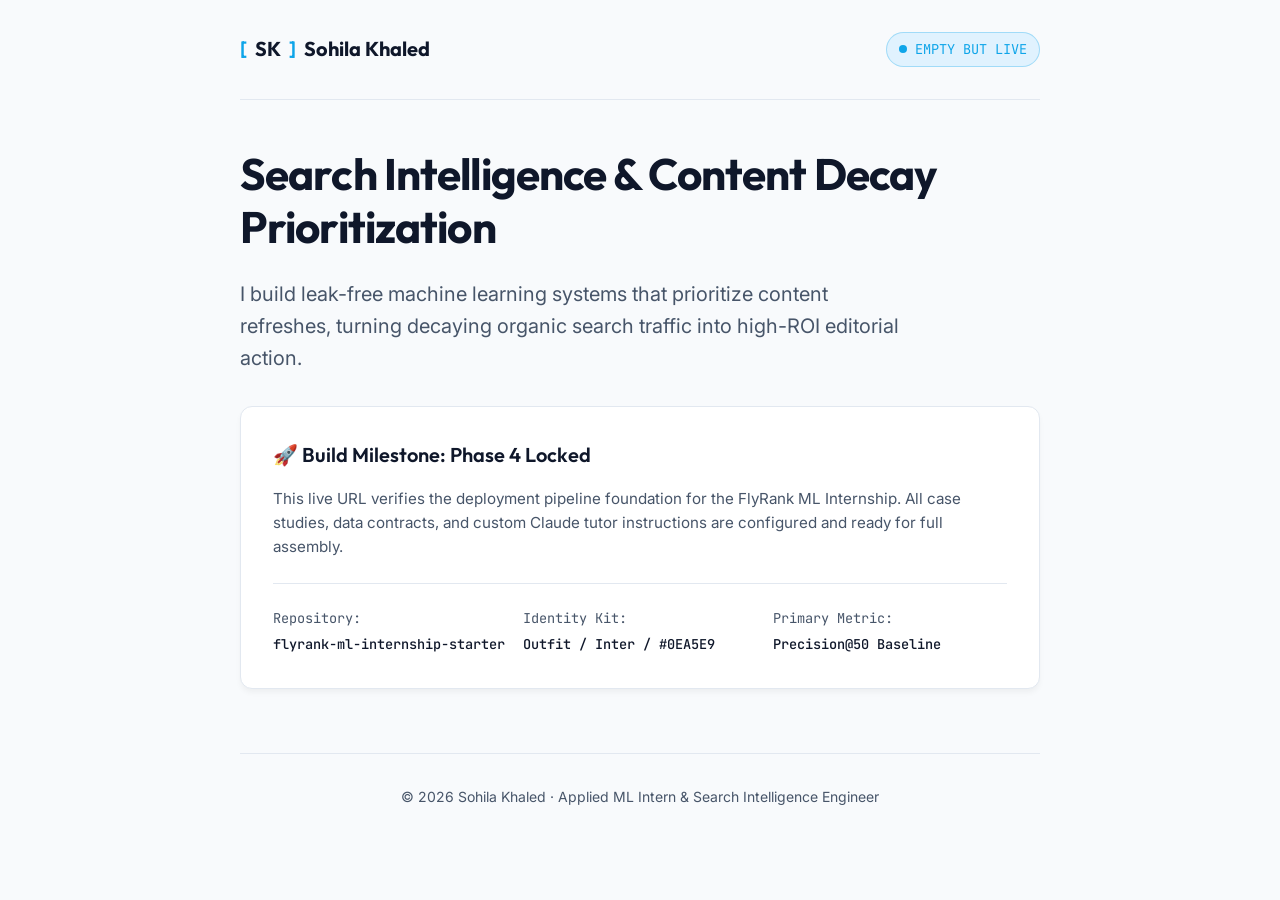
==== index.html @ 12289c78 "Deploy near-blank portfolio landing page (index.html) for Empty But Live milestone" ====
<!DOCTYPE html>
<html lang="en">
<head>
    <meta charset="UTF-8">
    <meta name="viewport" content="width=device-width, initial-scale=1.0">
    <title>Sohila Khaled · Search Intelligence Portfolio</title>
    <meta name="description" content="Portfolio of Sohila Khaled, Applied ML Intern & Search Intelligence Engineer specializing in leak-free content refresh opportunity scoring.">
    <!-- Google Fonts -->
    <link rel="preconnect" href="https://fonts.googleapis.com">
    <link rel="preconnect" href="https://fonts.gstatic.com" crossorigin>
    <link href="https://fonts.googleapis.com/css2?family=Inter:wght@400;500;600&family=JetBrains+Mono:wght@500&family=Outfit:wght@600;700&display=swap" rel="stylesheet">
    <style>
        :root {
            --bg-canvas: #F8FAFC;
            --text-main: #0F172A;
            --text-muted: #475569;
            --border-color: #E2E8F0;
            --accent-sky: #0EA5E9;
            --accent-light: #E0F2FE;
            --font-heading: 'Outfit', sans-serif;
            --font-body: 'Inter', sans-serif;
            --font-mono: 'JetBrains Mono', monospace;
        }

        * {
            box-sizing: border-box;
            margin: 0;
            padding: 0;
        }

        body {
            background-color: var(--bg-canvas);
            color: var(--text-main);
            font-family: var(--font-body);
            line-height: 1.6;
            min-height: 100vh;
            display: flex;
            flex-direction: column;
            justify-content: space-between;
            padding: 2rem;
        }

        .container {
            max-width: 800px;
            margin: 0 auto;
            width: 100%;
        }

        header {
            display: flex;
            justify-content: space-between;
            align-items: center;
            padding-bottom: 2rem;
            border-bottom: 1px solid var(--border-color);
            margin-bottom: 3rem;
        }

        .brand-monogram {
            font-family: var(--font-heading);
            font-size: 1.25rem;
            font-weight: 700;
            color: var(--text-main);
            text-decoration: none;
            display: flex;
            align-items: center;
            gap: 0.5rem;
        }

        .brand-monogram span {
            color: var(--accent-sky);
        }

        .status-badge {
            background-color: var(--accent-light);
            color: var(--accent-sky);
            font-family: var(--font-mono);
            font-size: 0.85rem;
            padding: 0.35rem 0.75rem;
            border-radius: 9999px;
            border: 1px solid rgba(14, 165, 233, 0.3);
            display: flex;
            align-items: center;
            gap: 0.5rem;
        }

        .status-dot {
            width: 8px;
            height: 8px;
            background-color: var(--accent-sky);
            border-radius: 50%;
            animation: pulse 2s infinite;
        }

        @keyframes pulse {
            0% { opacity: 1; transform: scale(1); }
            50% { opacity: 0.4; transform: scale(1.2); }
            100% { opacity: 1; transform: scale(1); }
        }

        .hero {
            margin-bottom: 4rem;
        }

        h1 {
            font-family: var(--font-heading);
            font-size: 2.75rem;
            font-weight: 700;
            letter-spacing: -0.02em;
            line-height: 1.2;
            margin-bottom: 1.5rem;
            color: var(--text-main);
        }

        .lead-claim {
            font-size: 1.25rem;
            color: var(--text-muted);
            max-width: 680px;
            margin-bottom: 2rem;
        }

        .card {
            background-color: #FFFFFF;
            border: 1px solid var(--border-color);
            border-radius: 12px;
            padding: 2rem;
            box-shadow: 0 4px 6px -1px rgba(0, 0, 0, 0.05);
            margin-bottom: 2rem;
        }

        .card h2 {
            font-family: var(--font-heading);
            font-size: 1.25rem;
            font-weight: 600;
            margin-bottom: 1rem;
        }

        .card p {
            color: var(--text-muted);
            font-size: 0.95rem;
            margin-bottom: 1rem;
        }

        .meta-grid {
            display: grid;
            grid-template-columns: repeat(auto-fit, minmax(200px, 1fr));
            gap: 1rem;
            margin-top: 1.5rem;
            padding-top: 1.5rem;
            border-top: 1px solid var(--border-color);
        }

        .meta-item {
            font-family: var(--font-mono);
            font-size: 0.85rem;
        }

        .meta-item .label {
            color: var(--text-muted);
            display: block;
            margin-bottom: 0.25rem;
        }

        .meta-item .value {
            color: var(--text-main);
            font-weight: 500;
        }

        footer {
            border-top: 1px solid var(--border-color);
            padding-top: 2rem;
            text-align: center;
            font-size: 0.875rem;
            color: var(--text-muted);
        }

        @media (max-width: 640px) {
            body {
                padding: 1rem;
            }
            h1 {
                font-size: 2rem;
            }
        }
    </style>
</head>
<body>
    <div class="container">
        <header>
            <a href="#" class="brand-monogram"><span>[</span> SK <span>]</span> Sohila Khaled</a>
            <div class="status-badge">
                <span class="status-dot"></span>
                <span>EMPTY BUT LIVE</span>
            </div>
        </header>

        <main class="hero">
            <h1>Search Intelligence & Content Decay Prioritization</h1>
            <p class="lead-claim">
                I build leak-free machine learning systems that prioritize content refreshes, turning decaying organic search traffic into high-ROI editorial action.
            </p>

            <div class="card">
                <h2>🚀 Build Milestone: Phase 4 Locked</h2>
                <p>
                    This live URL verifies the deployment pipeline foundation for the FlyRank ML Internship. All case studies, data contracts, and custom Claude tutor instructions are configured and ready for full assembly.
                </p>
                <div class="meta-grid">
                    <div class="meta-item">
                        <span class="label">Repository:</span>
                        <span class="value">flyrank-ml-internship-starter</span>
                    </div>
                    <div class="meta-item">
                        <span class="label">Identity Kit:</span>
                        <span class="value">Outfit / Inter / #0EA5E9</span>
                    </div>
                    <div class="meta-item">
                        <span class="label">Primary Metric:</span>
                        <span class="value">Precision@50 Baseline</span>
                    </div>
                </div>
            </div>
        </main>

        <footer>
            <p>© 2026 Sohila Khaled · Applied ML Intern & Search Intelligence Engineer</p>
        </footer>
    </div>
</body>
</html>
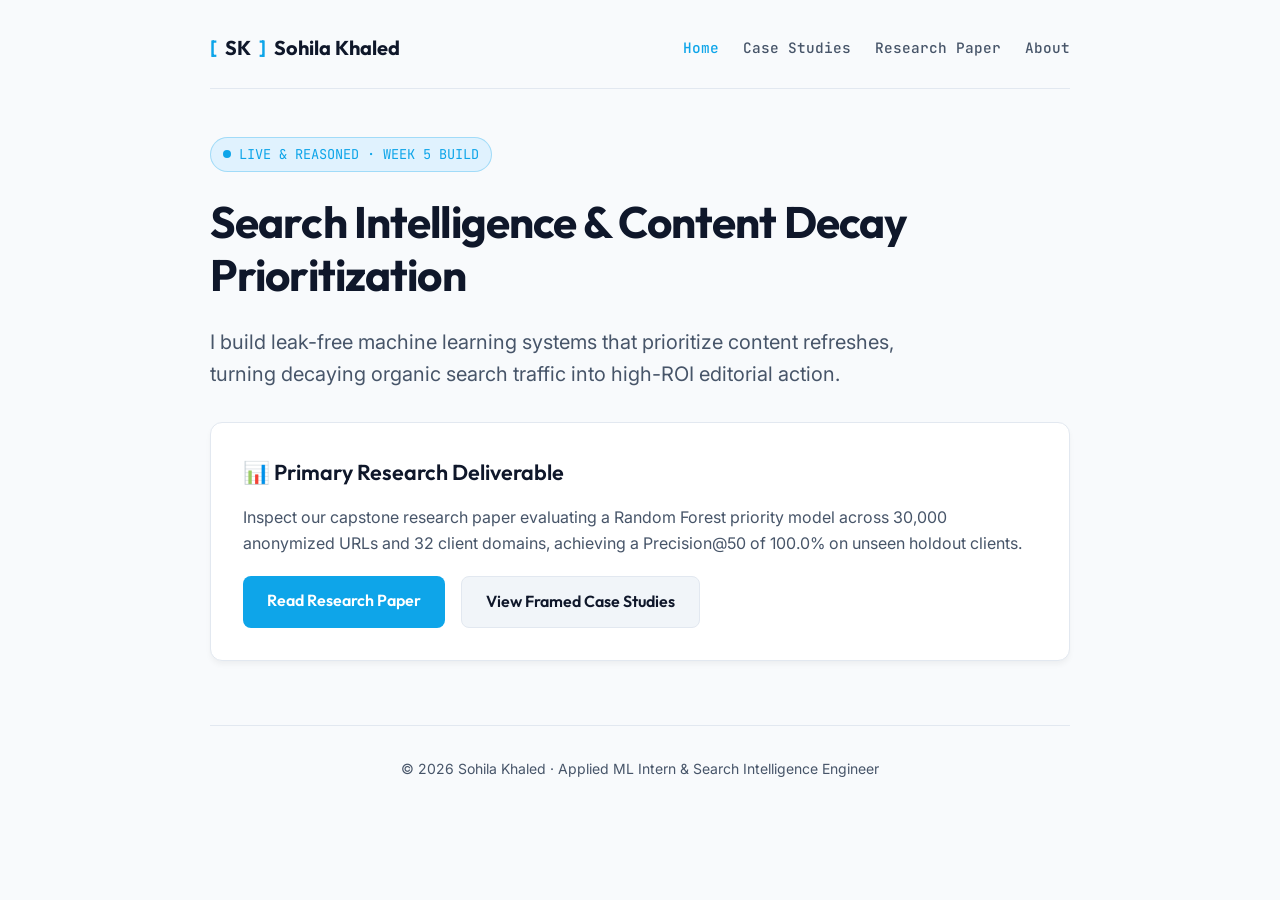
==== commit d38e8bed: "Assemble complete 4-page sitemap (Home, Case Studies, Research Paper, About) for Ship the Ugly One m" ====
--- a/index.html
+++ b/index.html
@@ -41,7 +41,7 @@
         }
 
         .container {
-            max-width: 800px;
+            max-width: 860px;
             margin: 0 auto;
             width: 100%;
         }
@@ -50,7 +50,7 @@
             display: flex;
             justify-content: space-between;
             align-items: center;
-            padding-bottom: 2rem;
+            padding-bottom: 1.5rem;
             border-bottom: 1px solid var(--border-color);
             margin-bottom: 3rem;
         }
@@ -67,6 +67,23 @@
         }
 
         .brand-monogram span {
+            color: var(--accent-sky);
+        }
+
+        nav {
+            display: flex;
+            gap: 1.5rem;
+            font-family: var(--font-mono);
+            font-size: 0.9rem;
+        }
+
+        nav a {
+            color: var(--text-muted);
+            text-decoration: none;
+            font-weight: 500;
+        }
+
+        nav a.active, nav a:hover {
             color: var(--accent-sky);
         }
 
@@ -78,9 +95,10 @@
             padding: 0.35rem 0.75rem;
             border-radius: 9999px;
             border: 1px solid rgba(14, 165, 233, 0.3);
-            display: flex;
+            display: inline-flex;
             align-items: center;
             gap: 0.5rem;
+            margin-bottom: 1.5rem;
         }
 
         .status-dot {
@@ -88,13 +106,6 @@
             height: 8px;
             background-color: var(--accent-sky);
             border-radius: 50%;
-            animation: pulse 2s infinite;
-        }
-
-        @keyframes pulse {
-            0% { opacity: 1; transform: scale(1); }
-            50% { opacity: 0.4; transform: scale(1.2); }
-            100% { opacity: 1; transform: scale(1); }
         }
 
         .hero {
@@ -114,7 +125,7 @@
         .lead-claim {
             font-size: 1.25rem;
             color: var(--text-muted);
-            max-width: 680px;
+            max-width: 720px;
             margin-bottom: 2rem;
         }
 
@@ -129,40 +140,42 @@
 
         .card h2 {
             font-family: var(--font-heading);
-            font-size: 1.25rem;
+            font-size: 1.35rem;
             font-weight: 600;
             margin-bottom: 1rem;
         }
 
         .card p {
             color: var(--text-muted);
-            font-size: 0.95rem;
-            margin-bottom: 1rem;
-        }
-
-        .meta-grid {
-            display: grid;
-            grid-template-columns: repeat(auto-fit, minmax(200px, 1fr));
+            font-size: 1rem;
+            margin-bottom: 1.25rem;
+        }
+
+        .cta-group {
+            display: flex;
             gap: 1rem;
-            margin-top: 1.5rem;
-            padding-top: 1.5rem;
-            border-top: 1px solid var(--border-color);
-        }
-
-        .meta-item {
-            font-family: var(--font-mono);
-            font-size: 0.85rem;
-        }
-
-        .meta-item .label {
-            color: var(--text-muted);
-            display: block;
-            margin-bottom: 0.25rem;
-        }
-
-        .meta-item .value {
-            color: var(--text-main);
-            font-weight: 500;
+            flex-wrap: wrap;
+        }
+
+        .cta-primary {
+            background-color: var(--accent-sky);
+            color: #FFFFFF;
+            font-family: var(--font-heading);
+            font-weight: 600;
+            padding: 0.75rem 1.5rem;
+            border-radius: 8px;
+            text-decoration: none;
+        }
+
+        .cta-secondary {
+            background-color: #F1F5F9;
+            color: var(--text-main);
+            font-family: var(--font-heading);
+            font-weight: 600;
+            padding: 0.75rem 1.5rem;
+            border-radius: 8px;
+            text-decoration: none;
+            border: 1px solid var(--border-color);
         }
 
         footer {
@@ -172,51 +185,39 @@
             font-size: 0.875rem;
             color: var(--text-muted);
         }
-
-        @media (max-width: 640px) {
-            body {
-                padding: 1rem;
-            }
-            h1 {
-                font-size: 2rem;
-            }
-        }
     </style>
 </head>
 <body>
     <div class="container">
         <header>
-            <a href="#" class="brand-monogram"><span>[</span> SK <span>]</span> Sohila Khaled</a>
+            <a href="index.html" class="brand-monogram"><span>[</span> SK <span>]</span> Sohila Khaled</a>
+            <nav>
+                <a href="index.html" class="active">Home</a>
+                <a href="cases.html">Case Studies</a>
+                <a href="paper.html">Research Paper</a>
+                <a href="about.html">About</a>
+            </nav>
+        </header>
+
+        <main class="hero">
             <div class="status-badge">
                 <span class="status-dot"></span>
-                <span>EMPTY BUT LIVE</span>
+                <span>LIVE & REASONED · WEEK 5 BUILD</span>
             </div>
-        </header>
-
-        <main class="hero">
+
             <h1>Search Intelligence & Content Decay Prioritization</h1>
             <p class="lead-claim">
                 I build leak-free machine learning systems that prioritize content refreshes, turning decaying organic search traffic into high-ROI editorial action.
             </p>
 
             <div class="card">
-                <h2>🚀 Build Milestone: Phase 4 Locked</h2>
+                <h2>📊 Primary Research Deliverable</h2>
                 <p>
-                    This live URL verifies the deployment pipeline foundation for the FlyRank ML Internship. All case studies, data contracts, and custom Claude tutor instructions are configured and ready for full assembly.
+                    Inspect our capstone research paper evaluating a Random Forest priority model across 30,000 anonymized URLs and 32 client domains, achieving a Precision@50 of 100.0% on unseen holdout clients.
                 </p>
-                <div class="meta-grid">
-                    <div class="meta-item">
-                        <span class="label">Repository:</span>
-                        <span class="value">flyrank-ml-internship-starter</span>
-                    </div>
-                    <div class="meta-item">
-                        <span class="label">Identity Kit:</span>
-                        <span class="value">Outfit / Inter / #0EA5E9</span>
-                    </div>
-                    <div class="meta-item">
-                        <span class="label">Primary Metric:</span>
-                        <span class="value">Precision@50 Baseline</span>
-                    </div>
+                <div class="cta-group">
+                    <a href="paper.html" class="cta-primary">Read Research Paper</a>
+                    <a href="cases.html" class="cta-secondary">View Framed Case Studies</a>
                 </div>
             </div>
         </main>
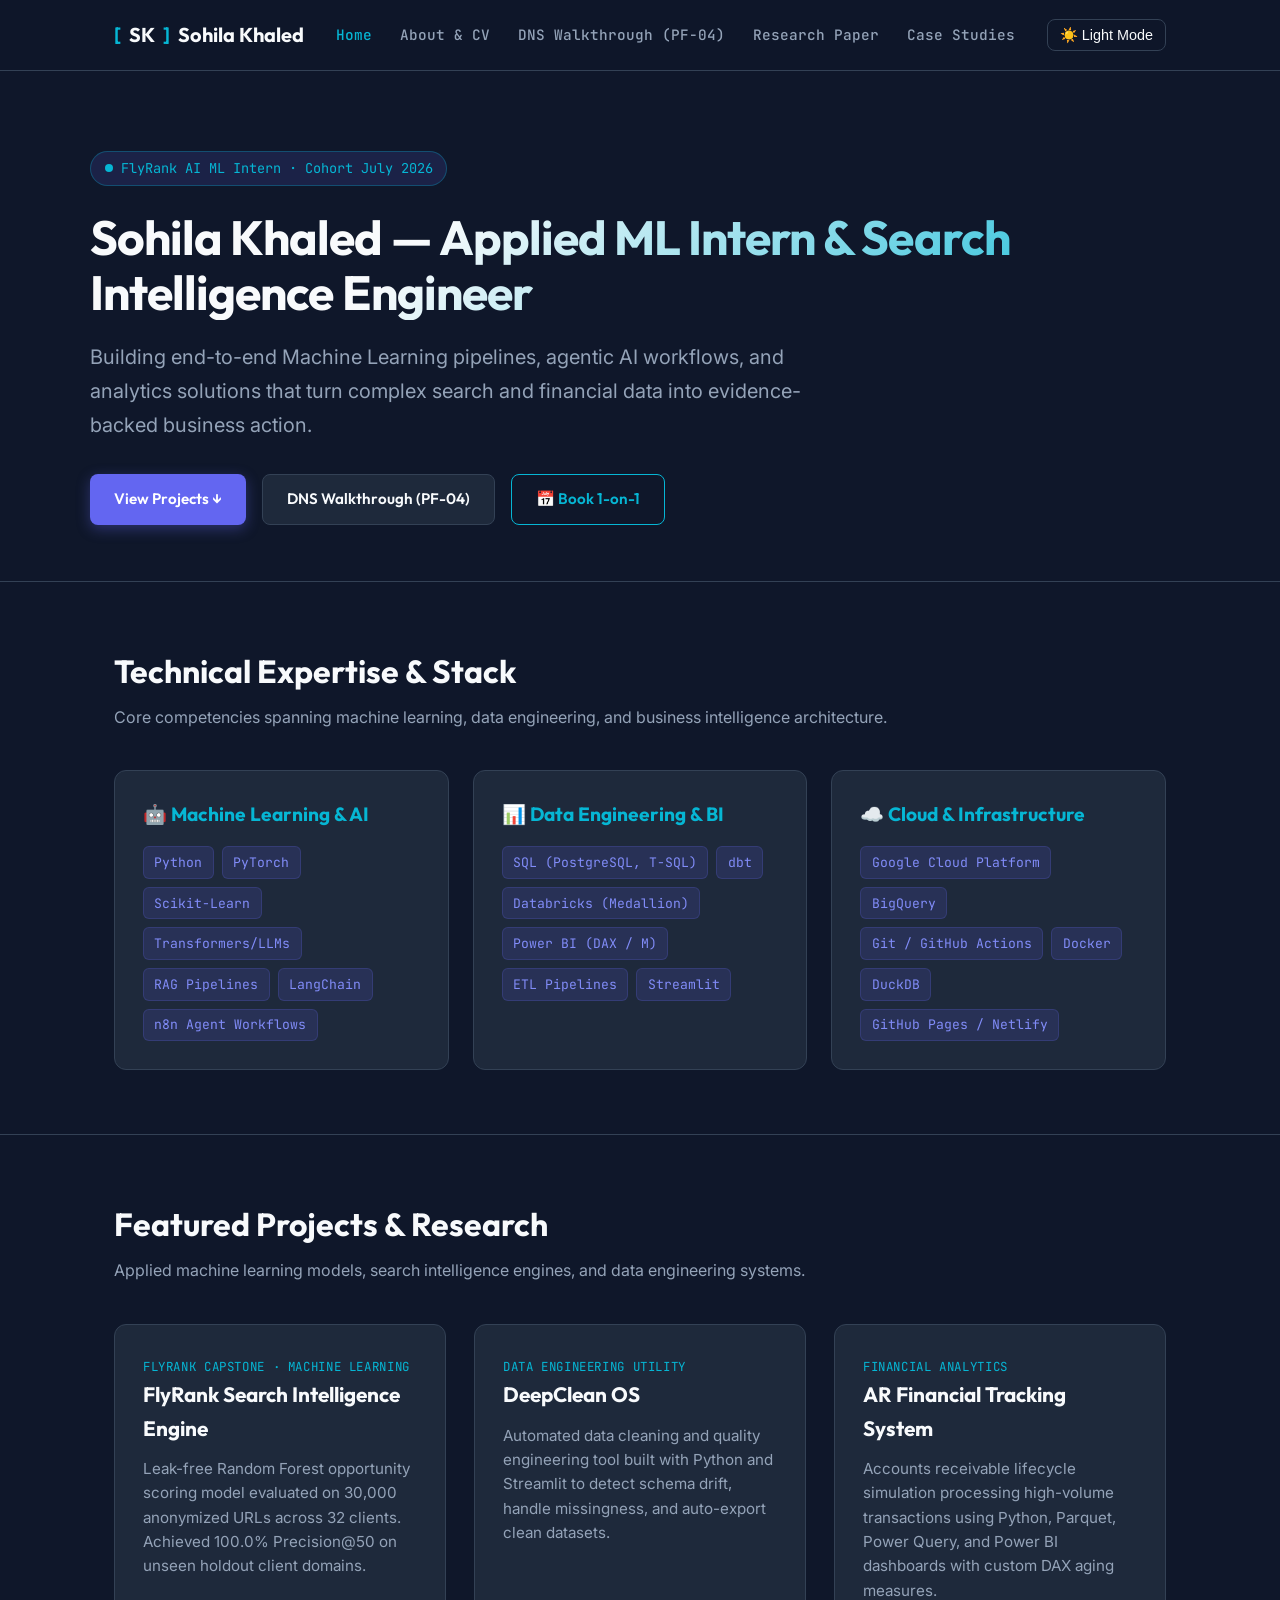
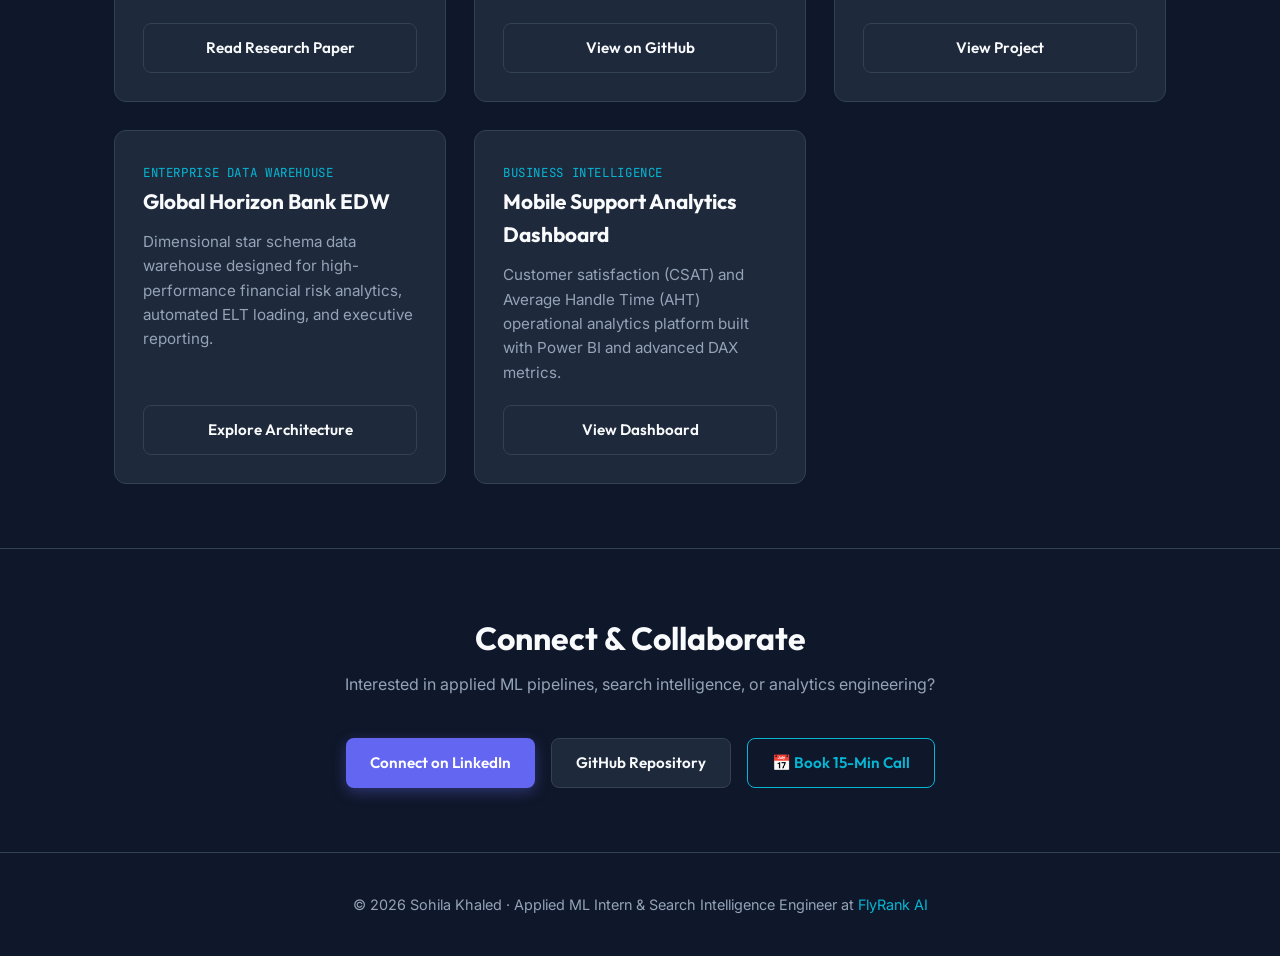
==== commit 8be0b143: "Deploy modern applied ML portfolio website and PF-04 DNS walkthrough page" ====
--- a/index.html
+++ b/index.html
@@ -1,230 +1,218 @@
 <!DOCTYPE html>
-<html lang="en">
+<html lang="en" data-theme="dark">
 <head>
     <meta charset="UTF-8">
     <meta name="viewport" content="width=device-width, initial-scale=1.0">
-    <title>Sohila Khaled · Search Intelligence Portfolio</title>
-    <meta name="description" content="Portfolio of Sohila Khaled, Applied ML Intern & Search Intelligence Engineer specializing in leak-free content refresh opportunity scoring.">
+    <title>Sohila Khaled · Applied ML Intern & Search Intelligence Engineer</title>
+    <meta name="description" content="Portfolio of Sohila Khaled, Applied ML Intern & Search Intelligence Engineer at FlyRank AI. Specializing in leak-free ML, search intelligence, and BI analytics.">
     <!-- Google Fonts -->
     <link rel="preconnect" href="https://fonts.googleapis.com">
     <link rel="preconnect" href="https://fonts.gstatic.com" crossorigin>
     <link href="https://fonts.googleapis.com/css2?family=Inter:wght@400;500;600&family=JetBrains+Mono:wght@500&family=Outfit:wght@600;700&display=swap" rel="stylesheet">
-    <style>
-        :root {
-            --bg-canvas: #F8FAFC;
-            --text-main: #0F172A;
-            --text-muted: #475569;
-            --border-color: #E2E8F0;
-            --accent-sky: #0EA5E9;
-            --accent-light: #E0F2FE;
-            --font-heading: 'Outfit', sans-serif;
-            --font-body: 'Inter', sans-serif;
-            --font-mono: 'JetBrains Mono', monospace;
-        }
-
-        * {
-            box-sizing: border-box;
-            margin: 0;
-            padding: 0;
-        }
-
-        body {
-            background-color: var(--bg-canvas);
-            color: var(--text-main);
-            font-family: var(--font-body);
-            line-height: 1.6;
-            min-height: 100vh;
-            display: flex;
-            flex-direction: column;
-            justify-content: space-between;
-            padding: 2rem;
-        }
-
-        .container {
-            max-width: 860px;
-            margin: 0 auto;
-            width: 100%;
-        }
-
-        header {
-            display: flex;
-            justify-content: space-between;
-            align-items: center;
-            padding-bottom: 1.5rem;
-            border-bottom: 1px solid var(--border-color);
-            margin-bottom: 3rem;
-        }
-
-        .brand-monogram {
-            font-family: var(--font-heading);
-            font-size: 1.25rem;
-            font-weight: 700;
-            color: var(--text-main);
-            text-decoration: none;
-            display: flex;
-            align-items: center;
-            gap: 0.5rem;
-        }
-
-        .brand-monogram span {
-            color: var(--accent-sky);
-        }
-
-        nav {
-            display: flex;
-            gap: 1.5rem;
-            font-family: var(--font-mono);
-            font-size: 0.9rem;
-        }
-
-        nav a {
-            color: var(--text-muted);
-            text-decoration: none;
-            font-weight: 500;
-        }
-
-        nav a.active, nav a:hover {
-            color: var(--accent-sky);
-        }
-
-        .status-badge {
-            background-color: var(--accent-light);
-            color: var(--accent-sky);
-            font-family: var(--font-mono);
-            font-size: 0.85rem;
-            padding: 0.35rem 0.75rem;
-            border-radius: 9999px;
-            border: 1px solid rgba(14, 165, 233, 0.3);
-            display: inline-flex;
-            align-items: center;
-            gap: 0.5rem;
-            margin-bottom: 1.5rem;
-        }
-
-        .status-dot {
-            width: 8px;
-            height: 8px;
-            background-color: var(--accent-sky);
-            border-radius: 50%;
-        }
-
-        .hero {
-            margin-bottom: 4rem;
-        }
-
-        h1 {
-            font-family: var(--font-heading);
-            font-size: 2.75rem;
-            font-weight: 700;
-            letter-spacing: -0.02em;
-            line-height: 1.2;
-            margin-bottom: 1.5rem;
-            color: var(--text-main);
-        }
-
-        .lead-claim {
-            font-size: 1.25rem;
-            color: var(--text-muted);
-            max-width: 720px;
-            margin-bottom: 2rem;
-        }
-
-        .card {
-            background-color: #FFFFFF;
-            border: 1px solid var(--border-color);
-            border-radius: 12px;
-            padding: 2rem;
-            box-shadow: 0 4px 6px -1px rgba(0, 0, 0, 0.05);
-            margin-bottom: 2rem;
-        }
-
-        .card h2 {
-            font-family: var(--font-heading);
-            font-size: 1.35rem;
-            font-weight: 600;
-            margin-bottom: 1rem;
-        }
-
-        .card p {
-            color: var(--text-muted);
-            font-size: 1rem;
-            margin-bottom: 1.25rem;
-        }
-
-        .cta-group {
-            display: flex;
-            gap: 1rem;
-            flex-wrap: wrap;
-        }
-
-        .cta-primary {
-            background-color: var(--accent-sky);
-            color: #FFFFFF;
-            font-family: var(--font-heading);
-            font-weight: 600;
-            padding: 0.75rem 1.5rem;
-            border-radius: 8px;
-            text-decoration: none;
-        }
-
-        .cta-secondary {
-            background-color: #F1F5F9;
-            color: var(--text-main);
-            font-family: var(--font-heading);
-            font-weight: 600;
-            padding: 0.75rem 1.5rem;
-            border-radius: 8px;
-            text-decoration: none;
-            border: 1px solid var(--border-color);
-        }
-
-        footer {
-            border-top: 1px solid var(--border-color);
-            padding-top: 2rem;
-            text-align: center;
-            font-size: 0.875rem;
-            color: var(--text-muted);
-        }
-    </style>
+    <!-- Custom Stylesheet -->
+    <link rel="stylesheet" href="css/styles.css">
 </head>
 <body>
-    <div class="container">
-        <header>
+    <!-- Site Navigation Header -->
+    <header class="site-header">
+        <div class="container header-inner">
             <a href="index.html" class="brand-monogram"><span>[</span> SK <span>]</span> Sohila Khaled</a>
-            <nav>
-                <a href="index.html" class="active">Home</a>
-                <a href="cases.html">Case Studies</a>
-                <a href="paper.html">Research Paper</a>
-                <a href="about.html">About</a>
-            </nav>
-        </header>
-
-        <main class="hero">
+            
+            <ul class="nav-links" id="nav-links">
+                <li><a href="index.html" class="active">Home</a></li>
+                <li><a href="about.html">About & CV</a></li>
+                <li><a href="dns-walkthrough.html">DNS Walkthrough (PF-04)</a></li>
+                <li><a href="paper.html">Research Paper</a></li>
+                <li><a href="cases.html">Case Studies</a></li>
+            </ul>
+
+            <div class="header-actions">
+                <button class="theme-toggle-btn" id="theme-toggle" aria-label="Toggle Theme">☀️ Light Mode</button>
+                <button class="mobile-menu-btn" id="mobile-menu-btn" aria-label="Toggle Menu">☰</button>
+            </div>
+        </div>
+    </header>
+
+    <!-- Main Content Area -->
+    <main>
+        <!-- Hero Section -->
+        <section class="hero container">
             <div class="status-badge">
                 <span class="status-dot"></span>
-                <span>LIVE & REASONED · WEEK 5 BUILD</span>
-            </div>
-
-            <h1>Search Intelligence & Content Decay Prioritization</h1>
-            <p class="lead-claim">
-                I build leak-free machine learning systems that prioritize content refreshes, turning decaying organic search traffic into high-ROI editorial action.
+                <span>FlyRank AI ML Intern · Cohort July 2026</span>
+            </div>
+
+            <h1 class="hero-title">Sohila Khaled — Applied ML Intern & Search Intelligence Engineer</h1>
+            <p class="hero-subtitle">
+                Building end-to-end Machine Learning pipelines, agentic AI workflows, and analytics solutions that turn complex search and financial data into evidence-backed business action.
             </p>
 
-            <div class="card">
-                <h2>📊 Primary Research Deliverable</h2>
-                <p>
-                    Inspect our capstone research paper evaluating a Random Forest priority model across 30,000 anonymized URLs and 32 client domains, achieving a Precision@50 of 100.0% on unseen holdout clients.
-                </p>
-                <div class="cta-group">
-                    <a href="paper.html" class="cta-primary">Read Research Paper</a>
-                    <a href="cases.html" class="cta-secondary">View Framed Case Studies</a>
-                </div>
-            </div>
-        </main>
-
-        <footer>
-            <p>© 2026 Sohila Khaled · Applied ML Intern & Search Intelligence Engineer</p>
-        </footer>
-    </div>
+            <div class="cta-group">
+                <a href="#projects" class="btn btn-primary">View Projects ↓</a>
+                <a href="dns-walkthrough.html" class="btn btn-secondary">DNS Walkthrough (PF-04)</a>
+                <a href="https://cal.com/sohila-khaled/15min" target="_blank" class="btn btn-outline">📅 Book 1-on-1</a>
+            </div>
+        </section>
+
+        <!-- Technical Expertise Section -->
+        <section class="section-padding">
+            <div class="container">
+                <div class="section-header">
+                    <h2>Technical Expertise & Stack</h2>
+                    <p>Core competencies spanning machine learning, data engineering, and business intelligence architecture.</p>
+                </div>
+
+                <div class="skills-grid">
+                    <!-- Skill Card 1 -->
+                    <div class="skill-card">
+                        <h3>🤖 Machine Learning & AI</h3>
+                        <div class="badge-cloud">
+                            <span class="tech-badge">Python</span>
+                            <span class="tech-badge">PyTorch</span>
+                            <span class="tech-badge">Scikit-Learn</span>
+                            <span class="tech-badge">Transformers/LLMs</span>
+                            <span class="tech-badge">RAG Pipelines</span>
+                            <span class="tech-badge">LangChain</span>
+                            <span class="tech-badge">n8n Agent Workflows</span>
+                        </div>
+                    </div>
+
+                    <!-- Skill Card 2 -->
+                    <div class="skill-card">
+                        <h3>📊 Data Engineering & BI</h3>
+                        <div class="badge-cloud">
+                            <span class="tech-badge">SQL (PostgreSQL, T-SQL)</span>
+                            <span class="tech-badge">dbt</span>
+                            <span class="tech-badge">Databricks (Medallion)</span>
+                            <span class="tech-badge">Power BI (DAX / M)</span>
+                            <span class="tech-badge">ETL Pipelines</span>
+                            <span class="tech-badge">Streamlit</span>
+                        </div>
+                    </div>
+
+                    <!-- Skill Card 3 -->
+                    <div class="skill-card">
+                        <h3>☁️ Cloud & Infrastructure</h3>
+                        <div class="badge-cloud">
+                            <span class="tech-badge">Google Cloud Platform</span>
+                            <span class="tech-badge">BigQuery</span>
+                            <span class="tech-badge">Git / GitHub Actions</span>
+                            <span class="tech-badge">Docker</span>
+                            <span class="tech-badge">DuckDB</span>
+                            <span class="tech-badge">GitHub Pages / Netlify</span>
+                        </div>
+                    </div>
+                </div>
+            </div>
+        </section>
+
+        <!-- Featured Projects Section -->
+        <section class="section-padding" id="projects">
+            <div class="container">
+                <div class="section-header">
+                    <h2>Featured Projects & Research</h2>
+                    <p>Applied machine learning models, search intelligence engines, and data engineering systems.</p>
+                </div>
+
+                <div class="projects-grid">
+                    <!-- Project 1 -->
+                    <article class="project-card">
+                        <div>
+                            <span class="project-tag">FlyRank Capstone · Machine Learning</span>
+                            <h3>FlyRank Search Intelligence Engine</h3>
+                            <p>
+                                Leak-free Random Forest opportunity scoring model evaluated on 30,000 anonymized URLs across 32 clients. Achieved 100.0% Precision@50 on unseen holdout client domains.
+                            </p>
+                        </div>
+                        <div>
+                            <a href="paper.html" class="btn btn-secondary" style="width: 100%; justify-content: center;">Read Research Paper</a>
+                        </div>
+                    </article>
+
+                    <!-- Project 2 -->
+                    <article class="project-card">
+                        <div>
+                            <span class="project-tag">Data Engineering Utility</span>
+                            <h3>DeepClean OS</h3>
+                            <p>
+                                Automated data cleaning and quality engineering tool built with Python and Streamlit to detect schema drift, handle missingness, and auto-export clean datasets.
+                            </p>
+                        </div>
+                        <div>
+                            <a href="https://github.com/Sohila-Khaled-Abbas" target="_blank" class="btn btn-secondary" style="width: 100%; justify-content: center;">View on GitHub</a>
+                        </div>
+                    </article>
+
+                    <!-- Project 3 -->
+                    <article class="project-card">
+                        <div>
+                            <span class="project-tag">Financial Analytics</span>
+                            <h3>AR Financial Tracking System</h3>
+                            <p>
+                                Accounts receivable lifecycle simulation processing high-volume transactions using Python, Parquet, Power Query, and Power BI dashboards with custom DAX aging measures.
+                            </p>
+                        </div>
+                        <div>
+                            <a href="https://github.com/Sohila-Khaled-Abbas" target="_blank" class="btn btn-secondary" style="width: 100%; justify-content: center;">View Project</a>
+                        </div>
+                    </article>
+
+                    <!-- Project 4 -->
+                    <article class="project-card">
+                        <div>
+                            <span class="project-tag">Enterprise Data Warehouse</span>
+                            <h3>Global Horizon Bank EDW</h3>
+                            <p>
+                                Dimensional star schema data warehouse designed for high-performance financial risk analytics, automated ELT loading, and executive reporting.
+                            </p>
+                        </div>
+                        <div>
+                            <a href="https://github.com/Sohila-Khaled-Abbas" target="_blank" class="btn btn-secondary" style="width: 100%; justify-content: center;">Explore Architecture</a>
+                        </div>
+                    </article>
+
+                    <!-- Project 5 -->
+                    <article class="project-card">
+                        <div>
+                            <span class="project-tag">Business Intelligence</span>
+                            <h3>Mobile Support Analytics Dashboard</h3>
+                            <p>
+                                Customer satisfaction (CSAT) and Average Handle Time (AHT) operational analytics platform built with Power BI and advanced DAX metrics.
+                            </p>
+                        </div>
+                        <div>
+                            <a href="https://github.com/Sohila-Khaled-Abbas" target="_blank" class="btn btn-secondary" style="width: 100%; justify-content: center;">View Dashboard</a>
+                        </div>
+                    </article>
+                </div>
+            </div>
+        </section>
+
+        <!-- Contact & Connect Section -->
+        <section class="section-padding">
+            <div class="container" style="text-align: center;">
+                <div class="section-header">
+                    <h2>Connect & Collaborate</h2>
+                    <p>Interested in applied ML pipelines, search intelligence, or analytics engineering?</p>
+                </div>
+
+                <div class="cta-group" style="justify-content: center;">
+                    <a href="https://linkedin.com/in/sohila-khaled" target="_blank" class="btn btn-primary">Connect on LinkedIn</a>
+                    <a href="https://github.com/Sohila-Khaled-Abbas/flyrank-ml-internship-starter" target="_blank" class="btn btn-secondary">GitHub Repository</a>
+                    <a href="https://cal.com/sohila-khaled/15min" target="_blank" class="btn btn-outline">📅 Book 15-Min Call</a>
+                </div>
+            </div>
+        </section>
+    </main>
+
+    <!-- Site Footer -->
+    <footer class="site-footer">
+        <div class="container">
+            <p>© 2026 Sohila Khaled · Applied ML Intern & Search Intelligence Engineer at <a href="https://flyrank.ai" target="_blank">FlyRank AI</a></p>
+        </div>
+    </footer>
+
+    <!-- JavaScript Handler -->
+    <script src="js/main.js"></script>
 </body>
 </html>
--- a/css/styles.css
+++ b/css/styles.css
@@ -0,0 +1,518 @@
+/* ==========================================================================
+   PORTFOLIO STYLES: Sohila Khaled — Search Intelligence & Applied ML Engineer
+   Theme: Sleek Dark / Light Slate (#0f172a, #6366f1, #06b6d4, #f8fafc)
+   ========================================================================== */
+
+:root {
+    /* Color Palette - Dark Mode Default */
+    --bg-main: #0f172a;
+    --bg-card: #1e293b;
+    --bg-card-hover: #334155;
+    --border-color: #334155;
+    --text-primary: #f8fafc;
+    --text-secondary: #94a3b8;
+    --accent-indigo: #6366f1;
+    --accent-cyan: #06b6d4;
+    --accent-sky: #0ea5e9;
+    --badge-bg: rgba(99, 102, 241, 0.15);
+    --badge-text: #818cf8;
+    --shadow-glow: 0 10px 25px -5px rgba(99, 102, 241, 0.15);
+    --code-bg: #0f172a;
+    
+    /* Typography */
+    --font-heading: 'Outfit', -apple-system, BlinkMacSystemFont, 'Segoe UI', Roboto, sans-serif;
+    --font-body: 'Inter', -apple-system, BlinkMacSystemFont, 'Segoe UI', Roboto, sans-serif;
+    --font-mono: 'JetBrains Mono', 'Fira Code', monospace;
+    
+    /* Transitions */
+    --transition-fast: 0.2s ease;
+    --transition-normal: 0.3s ease;
+}
+
+/* Light Theme Variables */
+[data-theme="light"] {
+    --bg-main: #f8fafc;
+    --bg-card: #ffffff;
+    --bg-card-hover: #f1f5f9;
+    --border-color: #e2e8f0;
+    --text-primary: #0f172a;
+    --text-secondary: #475569;
+    --accent-indigo: #4f46e5;
+    --accent-cyan: #0891b2;
+    --accent-sky: #0284c7;
+    --badge-bg: #e0e7ff;
+    --badge-text: #4338ca;
+    --shadow-glow: 0 10px 25px -5px rgba(15, 23, 42, 0.05);
+    --code-bg: #f1f5f9;
+}
+
+/* Reset & Base Styles */
+* {
+    box-sizing: border-box;
+    margin: 0;
+    padding: 0;
+}
+
+html {
+    scroll-behavior: smooth;
+}
+
+body {
+    background-color: var(--bg-main);
+    color: var(--text-primary);
+    font-family: var(--font-body);
+    line-height: 1.6;
+    min-height: 100vh;
+    display: flex;
+    flex-direction: column;
+    transition: background-color var(--transition-normal), color var(--transition-normal);
+}
+
+/* Layout Container */
+.container {
+    width: 100%;
+    max-width: 1100px;
+    margin: 0 auto;
+    padding: 0 1.5rem;
+}
+
+/* Navigation Header */
+header.site-header {
+    position: sticky;
+    top: 0;
+    z-index: 100;
+    background-color: rgba(15, 23, 42, 0.85);
+    backdrop-filter: blur(12px);
+    -webkit-backdrop-filter: blur(12px);
+    border-bottom: 1px solid var(--border-color);
+    transition: background-color var(--transition-normal);
+}
+
+[data-theme="light"] header.site-header {
+    background-color: rgba(248, 250, 252, 0.85);
+}
+
+.header-inner {
+    display: flex;
+    justify-content: space-between;
+    align-items: center;
+    height: 70px;
+}
+
+.brand-monogram {
+    font-family: var(--font-heading);
+    font-size: 1.25rem;
+    font-weight: 700;
+    color: var(--text-primary);
+    text-decoration: none;
+    display: flex;
+    align-items: center;
+    gap: 0.5rem;
+}
+
+.brand-monogram span {
+    color: var(--accent-cyan);
+}
+
+.nav-links {
+    display: flex;
+    align-items: center;
+    gap: 1.75rem;
+    list-style: none;
+}
+
+.nav-links a {
+    color: var(--text-secondary);
+    text-decoration: none;
+    font-family: var(--font-mono);
+    font-size: 0.9rem;
+    font-weight: 500;
+    transition: color var(--transition-fast);
+}
+
+.nav-links a:hover,
+.nav-links a.active {
+    color: var(--accent-cyan);
+}
+
+/* Header Utilities */
+.header-actions {
+    display: flex;
+    align-items: center;
+    gap: 1rem;
+}
+
+.theme-toggle-btn {
+    background: transparent;
+    border: 1px solid var(--border-color);
+    color: var(--text-primary);
+    padding: 0.4rem 0.75rem;
+    border-radius: 8px;
+    cursor: pointer;
+    font-size: 0.9rem;
+    display: flex;
+    align-items: center;
+    gap: 0.4rem;
+    transition: all var(--transition-fast);
+}
+
+.theme-toggle-btn:hover {
+    border-color: var(--accent-indigo);
+    color: var(--accent-indigo);
+}
+
+.mobile-menu-btn {
+    display: none;
+    background: transparent;
+    border: none;
+    color: var(--text-primary);
+    font-size: 1.5rem;
+    cursor: pointer;
+}
+
+/* Hero Section */
+section.hero {
+    padding: 5rem 0 3.5rem 0;
+}
+
+.status-badge {
+    display: inline-flex;
+    align-items: center;
+    gap: 0.5rem;
+    background-color: var(--badge-bg);
+    color: var(--accent-cyan);
+    font-family: var(--font-mono);
+    font-size: 0.85rem;
+    padding: 0.35rem 0.85rem;
+    border-radius: 9999px;
+    border: 1px solid rgba(6, 182, 212, 0.3);
+    margin-bottom: 1.5rem;
+}
+
+.status-dot {
+    width: 8px;
+    height: 8px;
+    background-color: var(--accent-cyan);
+    border-radius: 50%;
+    animation: pulse 2s infinite;
+}
+
+@keyframes pulse {
+    0% { opacity: 1; transform: scale(1); }
+    50% { opacity: 0.4; transform: scale(1.2); }
+    100% { opacity: 1; transform: scale(1); }
+}
+
+h1.hero-title {
+    font-family: var(--font-heading);
+    font-size: 3rem;
+    font-weight: 700;
+    letter-spacing: -0.02em;
+    line-height: 1.15;
+    margin-bottom: 1.25rem;
+    background: linear-gradient(135deg, var(--text-primary) 30%, var(--accent-cyan) 100%);
+    -webkit-background-clip: text;
+    -webkit-text-fill-color: transparent;
+}
+
+p.hero-subtitle {
+    font-size: 1.25rem;
+    color: var(--text-secondary);
+    max-width: 760px;
+    margin-bottom: 2rem;
+    line-height: 1.7;
+}
+
+.cta-group {
+    display: flex;
+    gap: 1rem;
+    flex-wrap: wrap;
+}
+
+.btn {
+    display: inline-flex;
+    align-items: center;
+    gap: 0.5rem;
+    font-family: var(--font-heading);
+    font-weight: 600;
+    padding: 0.75rem 1.5rem;
+    border-radius: 8px;
+    text-decoration: none;
+    transition: all var(--transition-fast);
+    cursor: pointer;
+    font-size: 0.95rem;
+}
+
+.btn-primary {
+    background-color: var(--accent-indigo);
+    color: #ffffff;
+    box-shadow: 0 4px 14px rgba(99, 102, 241, 0.35);
+}
+
+.btn-primary:hover {
+    background-color: #4f46e5;
+    transform: translateY(-2px);
+}
+
+.btn-secondary {
+    background-color: var(--bg-card);
+    color: var(--text-primary);
+    border: 1px solid var(--border-color);
+}
+
+.btn-secondary:hover {
+    background-color: var(--bg-card-hover);
+    border-color: var(--accent-cyan);
+    color: var(--accent-cyan);
+}
+
+.btn-outline {
+    background: transparent;
+    color: var(--accent-cyan);
+    border: 1px solid var(--accent-cyan);
+}
+
+.btn-outline:hover {
+    background: rgba(6, 182, 212, 0.1);
+}
+
+/* Section Cards & Layouts */
+section.section-padding {
+    padding: 4rem 0;
+    border-top: 1px solid var(--border-color);
+}
+
+.section-header {
+    margin-bottom: 2.5rem;
+}
+
+.section-header h2 {
+    font-family: var(--font-heading);
+    font-size: 2rem;
+    font-weight: 700;
+    color: var(--text-primary);
+    margin-bottom: 0.5rem;
+}
+
+.section-header p {
+    color: var(--text-secondary);
+    font-size: 1rem;
+}
+
+/* Skills Grid */
+.skills-grid {
+    display: grid;
+    grid-template-columns: repeat(auto-fit, minmax(300px, 1fr));
+    gap: 1.5rem;
+}
+
+.skill-card {
+    background-color: var(--bg-card);
+    border: 1px solid var(--border-color);
+    border-radius: 12px;
+    padding: 1.75rem;
+    transition: transform var(--transition-fast), border-color var(--transition-fast);
+}
+
+.skill-card:hover {
+    transform: translateY(-3px);
+    border-color: var(--accent-indigo);
+}
+
+.skill-card h3 {
+    font-family: var(--font-heading);
+    font-size: 1.2rem;
+    color: var(--accent-cyan);
+    margin-bottom: 1rem;
+    display: flex;
+    align-items: center;
+    gap: 0.5rem;
+}
+
+.badge-cloud {
+    display: flex;
+    flex-wrap: wrap;
+    gap: 0.5rem;
+}
+
+.tech-badge {
+    background-color: var(--badge-bg);
+    color: var(--badge-text);
+    font-family: var(--font-mono);
+    font-size: 0.82rem;
+    padding: 0.3rem 0.65rem;
+    border-radius: 6px;
+    border: 1px solid rgba(99, 102, 241, 0.2);
+}
+
+/* Projects Grid */
+.projects-grid {
+    display: grid;
+    grid-template-columns: repeat(auto-fit, minmax(320px, 1fr));
+    gap: 1.75rem;
+}
+
+.project-card {
+    background-color: var(--bg-card);
+    border: 1px solid var(--border-color);
+    border-radius: 12px;
+    padding: 1.75rem;
+    display: flex;
+    flex-direction: column;
+    justify-content: space-between;
+    transition: transform var(--transition-fast), box-shadow var(--transition-fast);
+}
+
+.project-card:hover {
+    transform: translateY(-4px);
+    box-shadow: var(--shadow-glow);
+    border-color: var(--accent-indigo);
+}
+
+.project-tag {
+    font-family: var(--font-mono);
+    font-size: 0.78rem;
+    color: var(--accent-cyan);
+    text-transform: uppercase;
+    letter-spacing: 0.05em;
+    margin-bottom: 0.5rem;
+}
+
+.project-card h3 {
+    font-family: var(--font-heading);
+    font-size: 1.3rem;
+    color: var(--text-primary);
+    margin-bottom: 0.75rem;
+}
+
+.project-card p {
+    color: var(--text-secondary);
+    font-size: 0.95rem;
+    margin-bottom: 1.25rem;
+    flex-grow: 1;
+}
+
+/* DNS Walkthrough Specific Styles */
+.dns-grid {
+    display: grid;
+    grid-template-columns: repeat(auto-fit, minmax(220px, 1fr));
+    gap: 1rem;
+    margin-bottom: 2.5rem;
+}
+
+.info-card {
+    background-color: var(--bg-card);
+    border: 1px solid var(--border-color);
+    border-radius: 10px;
+    padding: 1.25rem;
+}
+
+.info-card .label {
+    font-family: var(--font-mono);
+    font-size: 0.8rem;
+    color: var(--text-secondary);
+    display: block;
+    margin-bottom: 0.25rem;
+}
+
+.info-card .value {
+    font-family: var(--font-mono);
+    font-size: 0.95rem;
+    color: var(--accent-cyan);
+    font-weight: 600;
+    word-break: break-all;
+}
+
+/* Mermaid Container */
+.mermaid-box {
+    background-color: var(--bg-card);
+    border: 1px solid var(--border-color);
+    border-radius: 12px;
+    padding: 2rem;
+    overflow-x: auto;
+    text-align: center;
+    margin-bottom: 2.5rem;
+}
+
+/* Checklist Box */
+.checklist-box {
+    background-color: var(--bg-card);
+    border: 1px solid var(--border-color);
+    border-radius: 12px;
+    padding: 2rem;
+}
+
+.checklist-item {
+    display: flex;
+    align-items: flex-start;
+    gap: 1rem;
+    padding: 1rem 0;
+    border-bottom: 1px solid var(--border-color);
+}
+
+.checklist-item:last-child {
+    border-bottom: none;
+}
+
+.checklist-item input[type="checkbox"] {
+    width: 20px;
+    height: 20px;
+    accent-color: var(--accent-cyan);
+    margin-top: 0.2rem;
+    cursor: pointer;
+}
+
+.checklist-content label {
+    font-weight: 600;
+    color: var(--text-primary);
+    cursor: pointer;
+    display: block;
+    margin-bottom: 0.25rem;
+}
+
+.checklist-content p {
+    color: var(--text-secondary);
+    font-size: 0.9rem;
+}
+
+/* Footer */
+footer.site-footer {
+    margin-top: auto;
+    border-top: 1px solid var(--border-color);
+    padding: 2.5rem 0;
+    text-align: center;
+    color: var(--text-secondary);
+    font-size: 0.9rem;
+}
+
+footer.site-footer a {
+    color: var(--accent-cyan);
+    text-decoration: none;
+}
+
+/* Mobile Responsive */
+@media (max-width: 768px) {
+    h1.hero-title {
+        font-size: 2.2rem;
+    }
+    
+    .nav-links {
+        display: none;
+        position: absolute;
+        top: 70px;
+        left: 0;
+        right: 0;
+        background-color: var(--bg-main);
+        flex-direction: column;
+        padding: 1.5rem;
+        border-bottom: 1px solid var(--border-color);
+    }
+    
+    .nav-links.active {
+        display: flex;
+    }
+    
+    .mobile-menu-btn {
+        display: block;
+    }
+}
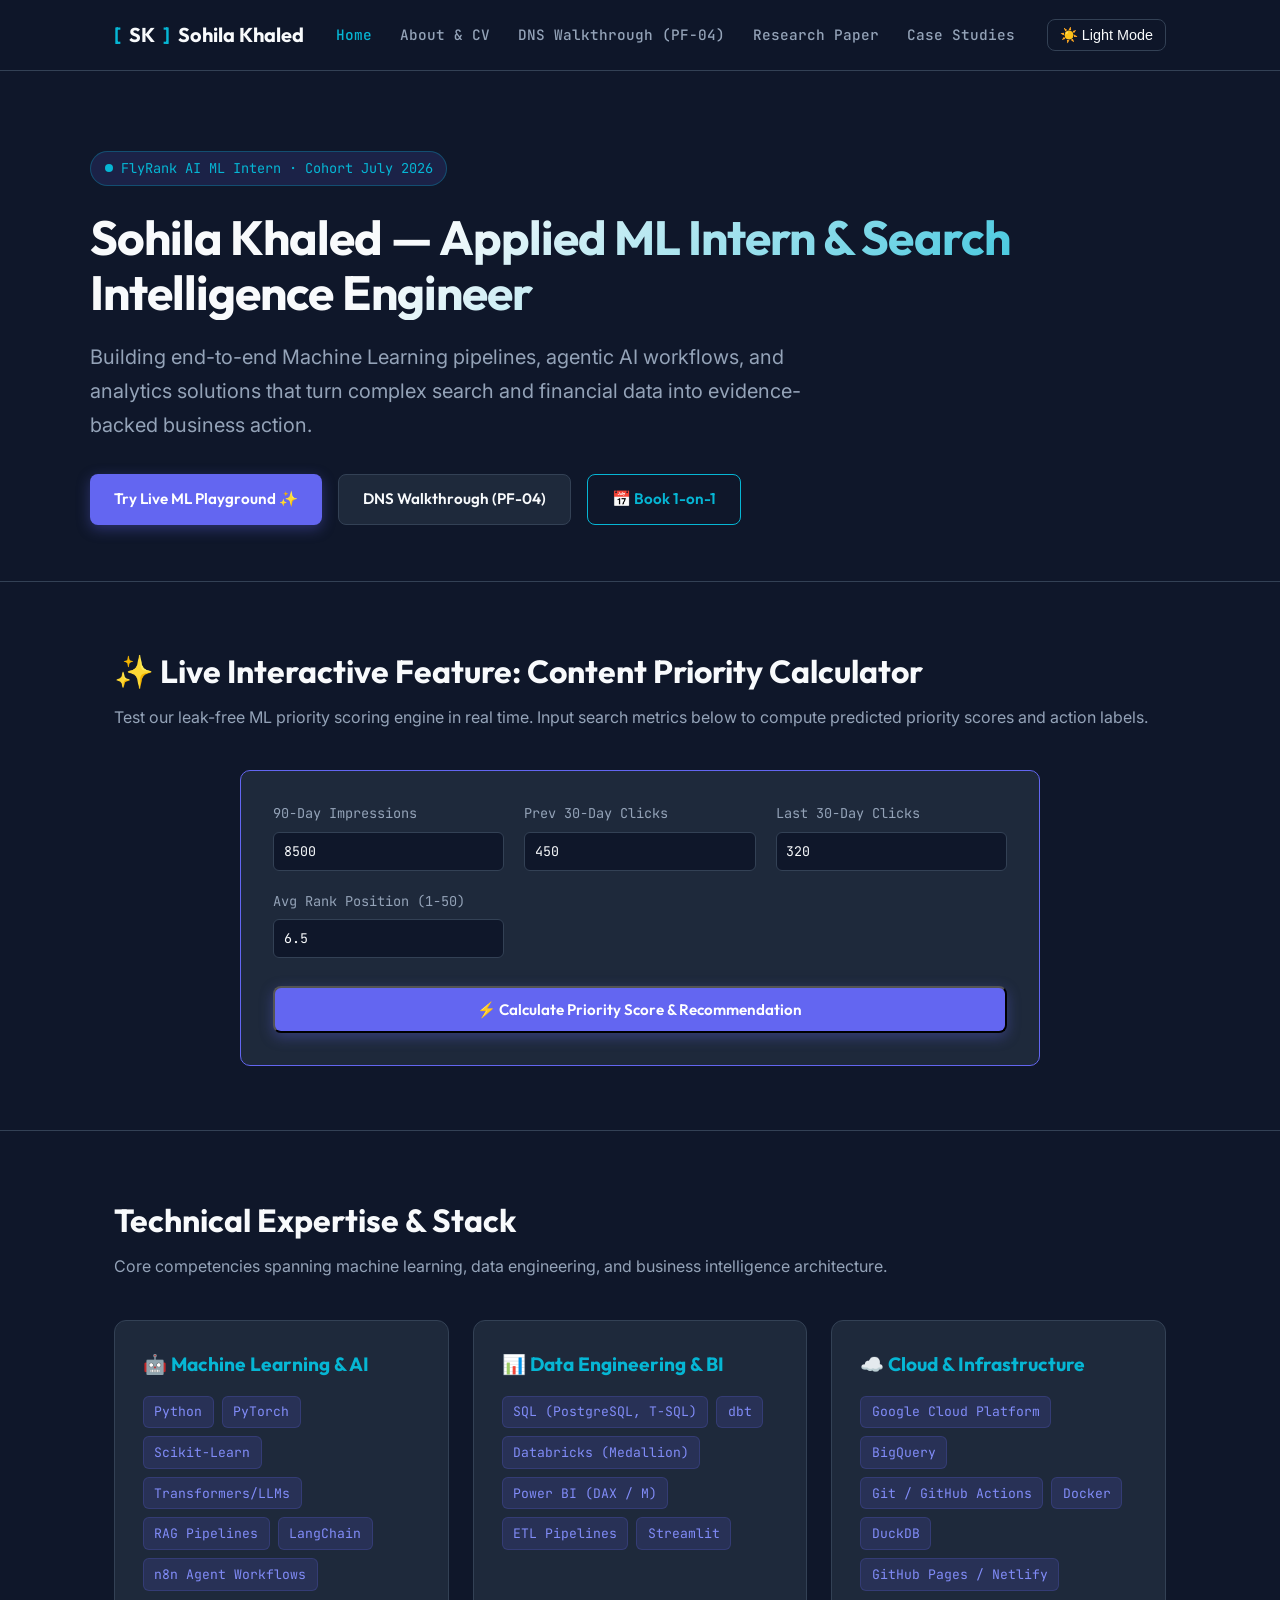
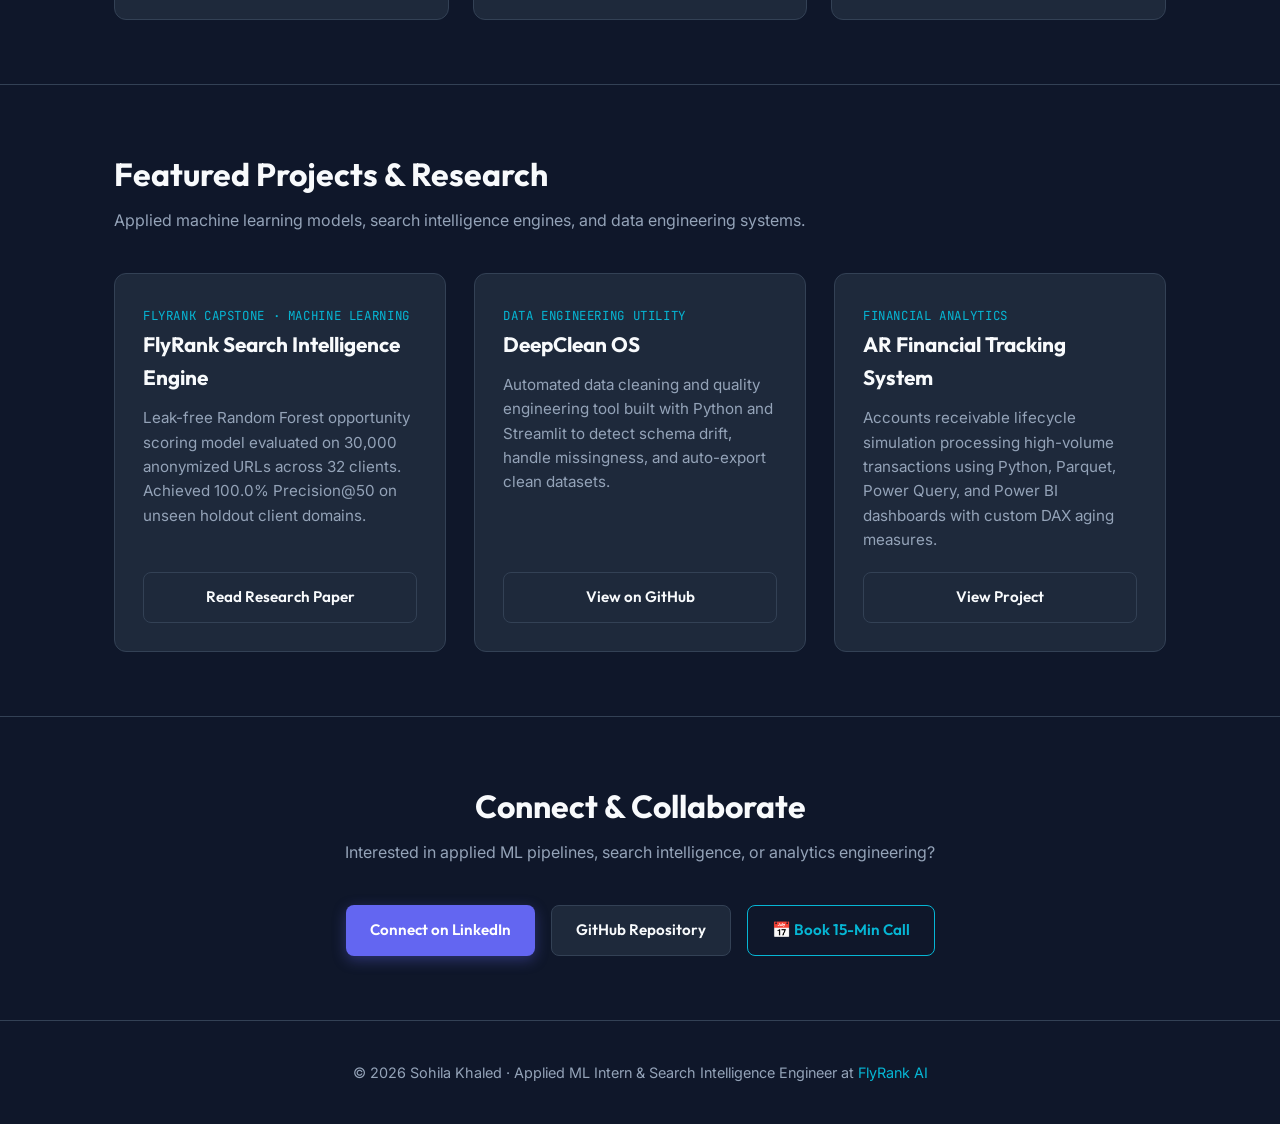
==== commit 7db5f3a0: "Deploy live dynamic Content Priority Calculator playground feature" ====
--- a/index.html
+++ b/index.html
@@ -48,9 +48,58 @@
             </p>
 
             <div class="cta-group">
-                <a href="#projects" class="btn btn-primary">View Projects ↓</a>
+                <a href="#playground" class="btn btn-primary">Try Live ML Playground ✨</a>
                 <a href="dns-walkthrough.html" class="btn btn-secondary">DNS Walkthrough (PF-04)</a>
                 <a href="https://cal.com/sohila-khaled/15min" target="_blank" class="btn btn-outline">📅 Book 1-on-1</a>
+            </div>
+        </section>
+
+        <!-- LIVE DYNAMIC FEATURE: FlyRank Search Priority Calculator Playground -->
+        <section class="section-padding" id="playground">
+            <div class="container">
+                <div class="section-header">
+                    <h2>✨ Live Interactive Feature: Content Priority Calculator</h2>
+                    <p>Test our leak-free ML priority scoring engine in real time. Input search metrics below to compute predicted priority scores and action labels.</p>
+                </div>
+
+                <div class="info-card" style="padding: 2rem; max-width: 800px; margin: 0 auto; background-color: var(--bg-card); border-color: var(--accent-indigo);">
+                    <form id="priority-calc-form" style="display: grid; grid-template-columns: repeat(auto-fit, minmax(220px, 1fr)); gap: 1.25rem;">
+                        <div>
+                            <label for="calc-impressions" style="font-family: var(--font-mono); font-size: 0.85rem; color: var(--text-secondary); display: block; margin-bottom: 0.4rem;">90-Day Impressions</label>
+                            <input type="number" id="calc-impressions" value="8500" required style="width: 100%; padding: 0.6rem; border-radius: 6px; border: 1px solid var(--border-color); background: var(--bg-main); color: var(--text-primary); font-family: var(--font-mono);">
+                        </div>
+
+                        <div>
+                            <label for="calc-prev-clicks" style="font-family: var(--font-mono); font-size: 0.85rem; color: var(--text-secondary); display: block; margin-bottom: 0.4rem;">Prev 30-Day Clicks</label>
+                            <input type="number" id="calc-prev-clicks" value="450" required style="width: 100%; padding: 0.6rem; border-radius: 6px; border: 1px solid var(--border-color); background: var(--bg-main); color: var(--text-primary); font-family: var(--font-mono);">
+                        </div>
+
+                        <div>
+                            <label for="calc-last-clicks" style="font-family: var(--font-mono); font-size: 0.85rem; color: var(--text-secondary); display: block; margin-bottom: 0.4rem;">Last 30-Day Clicks</label>
+                            <input type="number" id="calc-last-clicks" value="320" required style="width: 100%; padding: 0.6rem; border-radius: 6px; border: 1px solid var(--border-color); background: var(--bg-main); color: var(--text-primary); font-family: var(--font-mono);">
+                        </div>
+
+                        <div>
+                            <label for="calc-position" style="font-family: var(--font-mono); font-size: 0.85rem; color: var(--text-secondary); display: block; margin-bottom: 0.4rem;">Avg Rank Position (1-50)</label>
+                            <input type="number" step="0.1" id="calc-position" value="6.5" required style="width: 100%; padding: 0.6rem; border-radius: 6px; border: 1px solid var(--border-color); background: var(--bg-main); color: var(--text-primary); font-family: var(--font-mono);">
+                        </div>
+
+                        <div style="grid-column: 1 / -1; margin-top: 0.5rem;">
+                            <button type="submit" class="btn btn-primary" style="width: 100%; justify-content: center;">⚡ Calculate Priority Score & Recommendation</button>
+                        </div>
+                    </form>
+
+                    <!-- Interactive Result Output Box -->
+                    <div id="calc-result-box" style="margin-top: 1.5rem; padding: 1.25rem; border-radius: 8px; background: var(--bg-main); border: 1px dashed var(--accent-cyan); display: none;">
+                        <h4 style="font-family: var(--font-heading); color: var(--accent-cyan); margin-bottom: 0.5rem;">Calculation Result Receipt</h4>
+                        <div style="font-family: var(--font-mono); font-size: 0.9rem; line-height: 1.8;">
+                            <p><strong>Predicted Priority Score:</strong> <span id="res-score" style="color: #10b981; font-weight: 700;">0.9542</span></p>
+                            <p><strong>Observed Click Drop:</strong> <span id="res-drop">130 clicks</span></p>
+                            <p><strong>Reason Code:</strong> <code id="res-reason" style="color: var(--accent-sky);">STEEP_DROP_HIGH_VOLUME</code></p>
+                            <p><strong>Recommended Editorial Action:</strong> <span id="res-action" style="color: var(--accent-indigo); font-weight: 600;">REFRESH_AND_EXPAND_CONTENT</span></p>
+                        </div>
+                    </div>
+                </div>
             </div>
         </section>
 
@@ -63,7 +112,6 @@
                 </div>
 
                 <div class="skills-grid">
-                    <!-- Skill Card 1 -->
                     <div class="skill-card">
                         <h3>🤖 Machine Learning & AI</h3>
                         <div class="badge-cloud">
@@ -77,7 +125,6 @@
                         </div>
                     </div>
 
-                    <!-- Skill Card 2 -->
                     <div class="skill-card">
                         <h3>📊 Data Engineering & BI</h3>
                         <div class="badge-cloud">
@@ -90,7 +137,6 @@
                         </div>
                     </div>
 
-                    <!-- Skill Card 3 -->
                     <div class="skill-card">
                         <h3>☁️ Cloud & Infrastructure</h3>
                         <div class="badge-cloud">
@@ -115,7 +161,6 @@
                 </div>
 
                 <div class="projects-grid">
-                    <!-- Project 1 -->
                     <article class="project-card">
                         <div>
                             <span class="project-tag">FlyRank Capstone · Machine Learning</span>
@@ -129,7 +174,6 @@
                         </div>
                     </article>
 
-                    <!-- Project 2 -->
                     <article class="project-card">
                         <div>
                             <span class="project-tag">Data Engineering Utility</span>
@@ -143,7 +187,6 @@
                         </div>
                     </article>
 
-                    <!-- Project 3 -->
                     <article class="project-card">
                         <div>
                             <span class="project-tag">Financial Analytics</span>
@@ -154,34 +197,6 @@
                         </div>
                         <div>
                             <a href="https://github.com/Sohila-Khaled-Abbas" target="_blank" class="btn btn-secondary" style="width: 100%; justify-content: center;">View Project</a>
-                        </div>
-                    </article>
-
-                    <!-- Project 4 -->
-                    <article class="project-card">
-                        <div>
-                            <span class="project-tag">Enterprise Data Warehouse</span>
-                            <h3>Global Horizon Bank EDW</h3>
-                            <p>
-                                Dimensional star schema data warehouse designed for high-performance financial risk analytics, automated ELT loading, and executive reporting.
-                            </p>
-                        </div>
-                        <div>
-                            <a href="https://github.com/Sohila-Khaled-Abbas" target="_blank" class="btn btn-secondary" style="width: 100%; justify-content: center;">Explore Architecture</a>
-                        </div>
-                    </article>
-
-                    <!-- Project 5 -->
-                    <article class="project-card">
-                        <div>
-                            <span class="project-tag">Business Intelligence</span>
-                            <h3>Mobile Support Analytics Dashboard</h3>
-                            <p>
-                                Customer satisfaction (CSAT) and Average Handle Time (AHT) operational analytics platform built with Power BI and advanced DAX metrics.
-                            </p>
-                        </div>
-                        <div>
-                            <a href="https://github.com/Sohila-Khaled-Abbas" target="_blank" class="btn btn-secondary" style="width: 100%; justify-content: center;">View Dashboard</a>
                         </div>
                     </article>
                 </div>
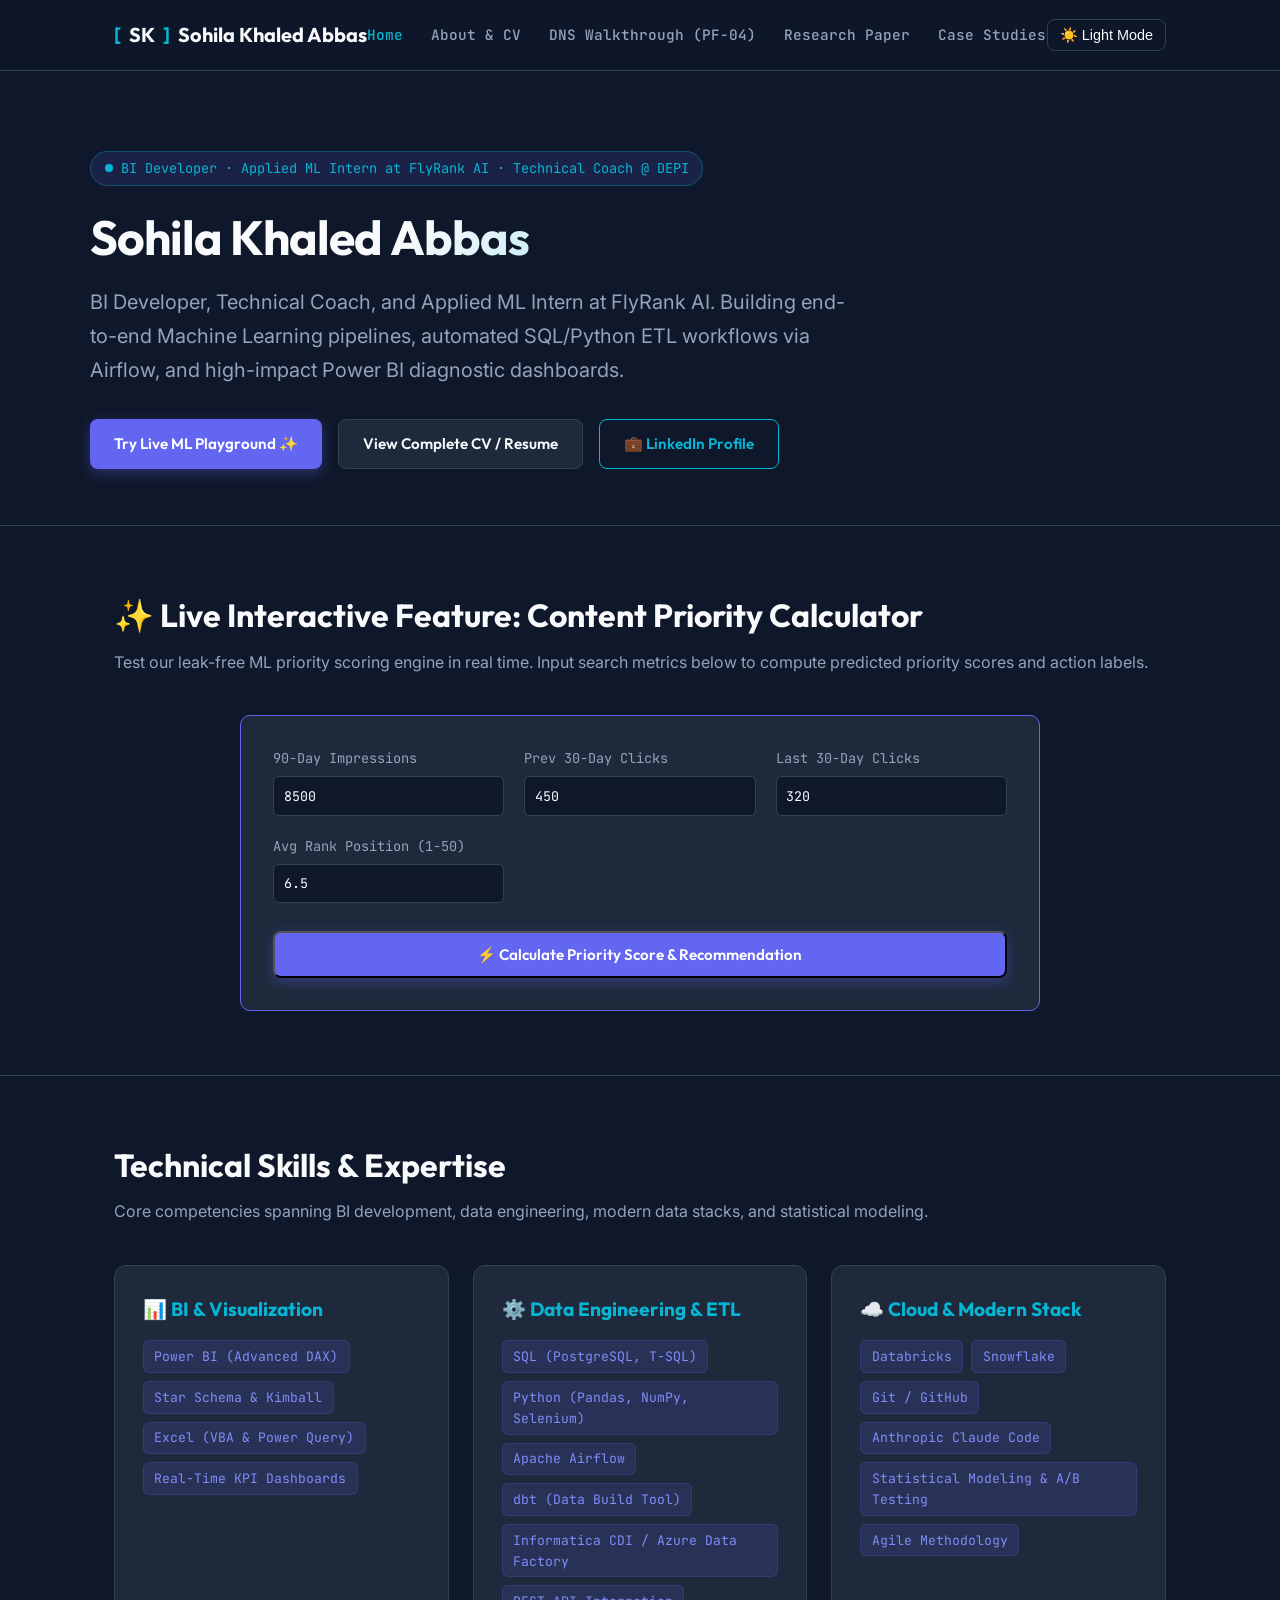
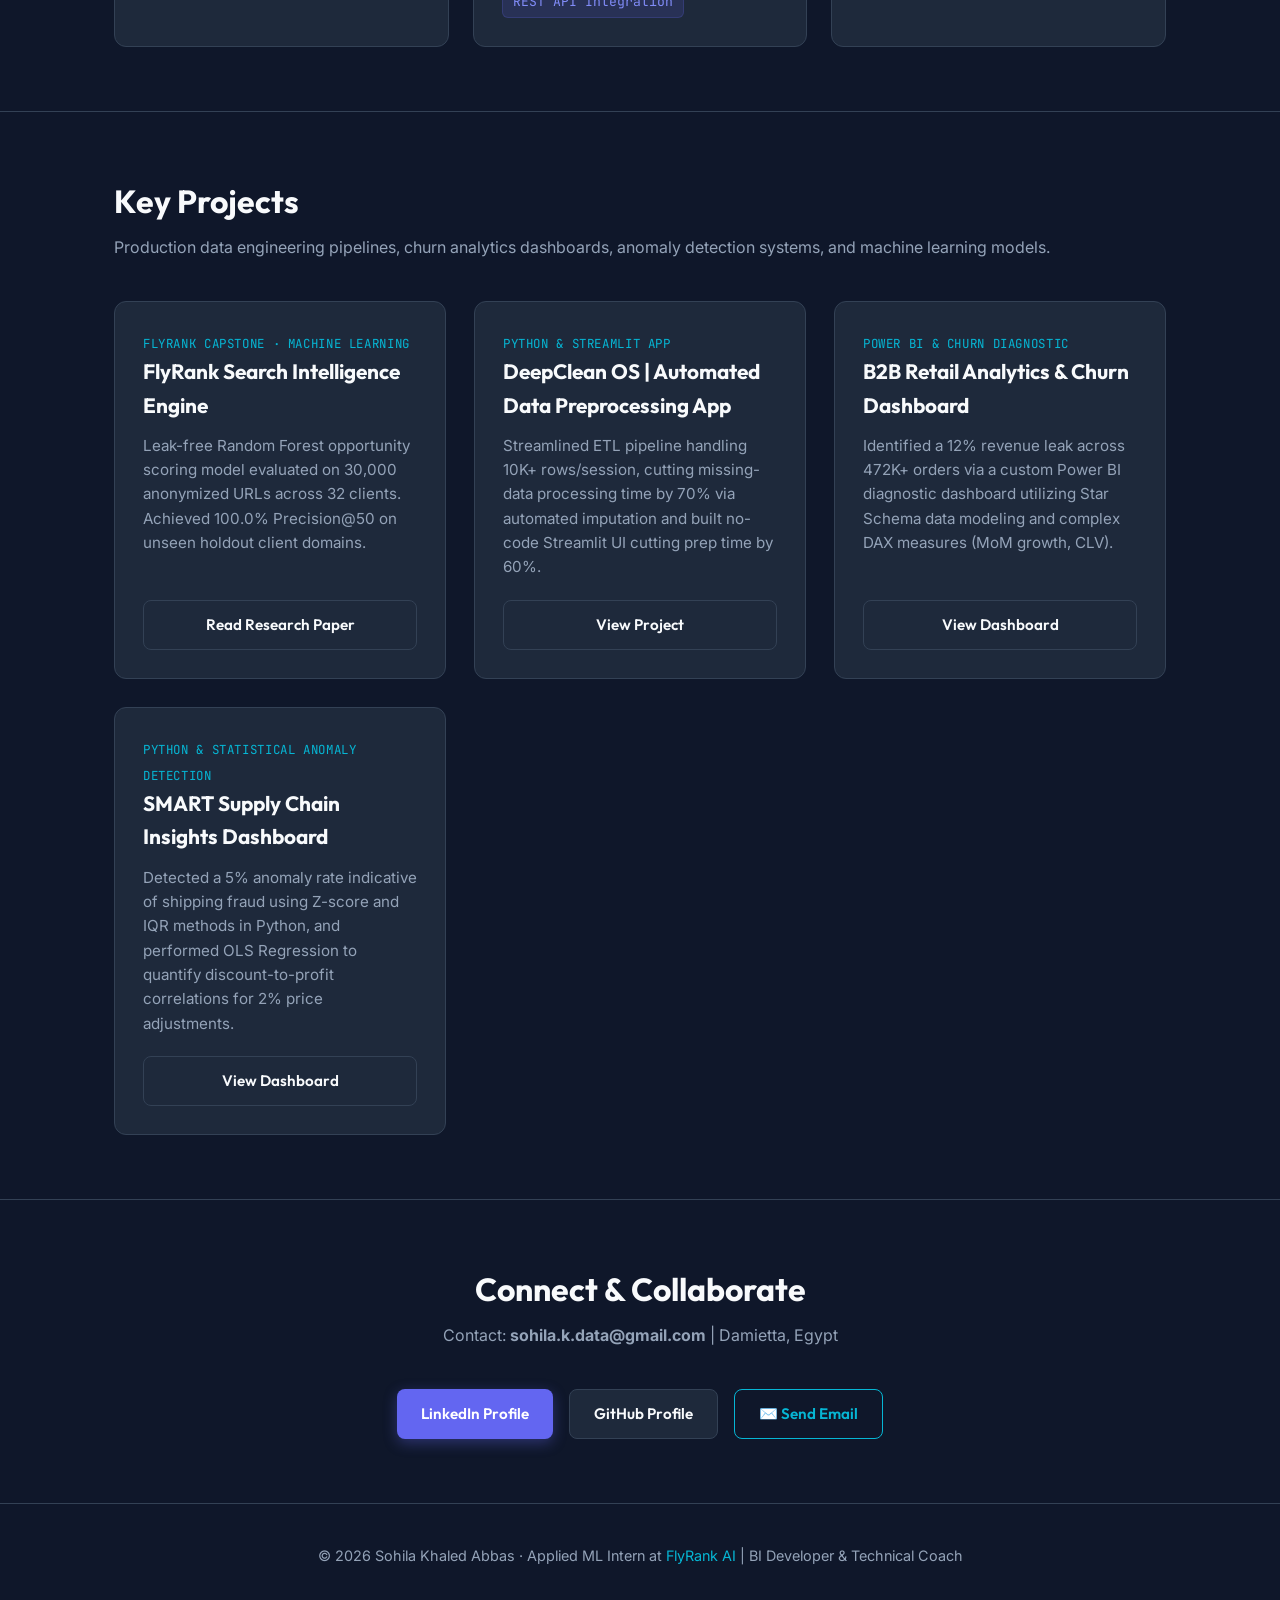
==== commit 2d244651: "Update portfolio website to match official CV for Sohila Khaled Abbas" ====
--- a/index.html
+++ b/index.html
@@ -3,8 +3,8 @@
 <head>
     <meta charset="UTF-8">
     <meta name="viewport" content="width=device-width, initial-scale=1.0">
-    <title>Sohila Khaled · Applied ML Intern & Search Intelligence Engineer</title>
-    <meta name="description" content="Portfolio of Sohila Khaled, Applied ML Intern & Search Intelligence Engineer at FlyRank AI. Specializing in leak-free ML, search intelligence, and BI analytics.">
+    <title>Sohila Khaled Abbas · Applied ML & Search Intelligence Engineer | BI Developer</title>
+    <meta name="description" content="Portfolio of Sohila Khaled Abbas — Applied ML Intern & Search Intelligence Engineer at FlyRank AI, BI Developer, and Technical Coach. Specializing in leak-free ML, SQL/Python ETL, and Power BI analytics.">
     <!-- Google Fonts -->
     <link rel="preconnect" href="https://fonts.googleapis.com">
     <link rel="preconnect" href="https://fonts.gstatic.com" crossorigin>
@@ -16,7 +16,7 @@
     <!-- Site Navigation Header -->
     <header class="site-header">
         <div class="container header-inner">
-            <a href="index.html" class="brand-monogram"><span>[</span> SK <span>]</span> Sohila Khaled</a>
+            <a href="index.html" class="brand-monogram"><span>[</span> SK <span>]</span> Sohila Khaled Abbas</a>
             
             <ul class="nav-links" id="nav-links">
                 <li><a href="index.html" class="active">Home</a></li>
@@ -39,18 +39,18 @@
         <section class="hero container">
             <div class="status-badge">
                 <span class="status-dot"></span>
-                <span>FlyRank AI ML Intern · Cohort July 2026</span>
-            </div>
-
-            <h1 class="hero-title">Sohila Khaled — Applied ML Intern & Search Intelligence Engineer</h1>
+                <span>BI Developer · Applied ML Intern at FlyRank AI · Technical Coach @ DEPI</span>
+            </div>
+
+            <h1 class="hero-title">Sohila Khaled Abbas</h1>
             <p class="hero-subtitle">
-                Building end-to-end Machine Learning pipelines, agentic AI workflows, and analytics solutions that turn complex search and financial data into evidence-backed business action.
+                BI Developer, Technical Coach, and Applied ML Intern at FlyRank AI. Building end-to-end Machine Learning pipelines, automated SQL/Python ETL workflows via Airflow, and high-impact Power BI diagnostic dashboards.
             </p>
 
             <div class="cta-group">
                 <a href="#playground" class="btn btn-primary">Try Live ML Playground ✨</a>
-                <a href="dns-walkthrough.html" class="btn btn-secondary">DNS Walkthrough (PF-04)</a>
-                <a href="https://cal.com/sohila-khaled/15min" target="_blank" class="btn btn-outline">📅 Book 1-on-1</a>
+                <a href="about.html" class="btn btn-secondary">View Complete CV / Resume</a>
+                <a href="https://linkedin.com/in/sohilakabbas" target="_blank" class="btn btn-outline">💼 LinkedIn Profile</a>
             </div>
         </section>
 
@@ -107,45 +107,42 @@
         <section class="section-padding">
             <div class="container">
                 <div class="section-header">
-                    <h2>Technical Expertise & Stack</h2>
-                    <p>Core competencies spanning machine learning, data engineering, and business intelligence architecture.</p>
+                    <h2>Technical Skills & Expertise</h2>
+                    <p>Core competencies spanning BI development, data engineering, modern data stacks, and statistical modeling.</p>
                 </div>
 
                 <div class="skills-grid">
                     <div class="skill-card">
-                        <h3>🤖 Machine Learning & AI</h3>
+                        <h3>📊 BI & Visualization</h3>
                         <div class="badge-cloud">
-                            <span class="tech-badge">Python</span>
-                            <span class="tech-badge">PyTorch</span>
-                            <span class="tech-badge">Scikit-Learn</span>
-                            <span class="tech-badge">Transformers/LLMs</span>
-                            <span class="tech-badge">RAG Pipelines</span>
-                            <span class="tech-badge">LangChain</span>
-                            <span class="tech-badge">n8n Agent Workflows</span>
+                            <span class="tech-badge">Power BI (Advanced DAX)</span>
+                            <span class="tech-badge">Star Schema & Kimball</span>
+                            <span class="tech-badge">Excel (VBA & Power Query)</span>
+                            <span class="tech-badge">Real-Time KPI Dashboards</span>
                         </div>
                     </div>
 
                     <div class="skill-card">
-                        <h3>📊 Data Engineering & BI</h3>
+                        <h3>⚙️ Data Engineering & ETL</h3>
                         <div class="badge-cloud">
                             <span class="tech-badge">SQL (PostgreSQL, T-SQL)</span>
-                            <span class="tech-badge">dbt</span>
-                            <span class="tech-badge">Databricks (Medallion)</span>
-                            <span class="tech-badge">Power BI (DAX / M)</span>
-                            <span class="tech-badge">ETL Pipelines</span>
-                            <span class="tech-badge">Streamlit</span>
+                            <span class="tech-badge">Python (Pandas, NumPy, Selenium)</span>
+                            <span class="tech-badge">Apache Airflow</span>
+                            <span class="tech-badge">dbt (Data Build Tool)</span>
+                            <span class="tech-badge">Informatica CDI / Azure Data Factory</span>
+                            <span class="tech-badge">REST API Integration</span>
                         </div>
                     </div>
 
                     <div class="skill-card">
-                        <h3>☁️ Cloud & Infrastructure</h3>
+                        <h3>☁️ Cloud & Modern Stack</h3>
                         <div class="badge-cloud">
-                            <span class="tech-badge">Google Cloud Platform</span>
-                            <span class="tech-badge">BigQuery</span>
-                            <span class="tech-badge">Git / GitHub Actions</span>
-                            <span class="tech-badge">Docker</span>
-                            <span class="tech-badge">DuckDB</span>
-                            <span class="tech-badge">GitHub Pages / Netlify</span>
+                            <span class="tech-badge">Databricks</span>
+                            <span class="tech-badge">Snowflake</span>
+                            <span class="tech-badge">Git / GitHub</span>
+                            <span class="tech-badge">Anthropic Claude Code</span>
+                            <span class="tech-badge">Statistical Modeling & A/B Testing</span>
+                            <span class="tech-badge">Agile Methodology</span>
                         </div>
                     </div>
                 </div>
@@ -156,11 +153,12 @@
         <section class="section-padding" id="projects">
             <div class="container">
                 <div class="section-header">
-                    <h2>Featured Projects & Research</h2>
-                    <p>Applied machine learning models, search intelligence engines, and data engineering systems.</p>
+                    <h2>Key Projects</h2>
+                    <p>Production data engineering pipelines, churn analytics dashboards, anomaly detection systems, and machine learning models.</p>
                 </div>
 
                 <div class="projects-grid">
+                    <!-- Project 1 -->
                     <article class="project-card">
                         <div>
                             <span class="project-tag">FlyRank Capstone · Machine Learning</span>
@@ -174,29 +172,45 @@
                         </div>
                     </article>
 
-                    <article class="project-card">
-                        <div>
-                            <span class="project-tag">Data Engineering Utility</span>
-                            <h3>DeepClean OS</h3>
-                            <p>
-                                Automated data cleaning and quality engineering tool built with Python and Streamlit to detect schema drift, handle missingness, and auto-export clean datasets.
-                            </p>
-                        </div>
-                        <div>
-                            <a href="https://github.com/Sohila-Khaled-Abbas" target="_blank" class="btn btn-secondary" style="width: 100%; justify-content: center;">View on GitHub</a>
-                        </div>
-                    </article>
-
-                    <article class="project-card">
-                        <div>
-                            <span class="project-tag">Financial Analytics</span>
-                            <h3>AR Financial Tracking System</h3>
-                            <p>
-                                Accounts receivable lifecycle simulation processing high-volume transactions using Python, Parquet, Power Query, and Power BI dashboards with custom DAX aging measures.
+                    <!-- Project 2 -->
+                    <article class="project-card">
+                        <div>
+                            <span class="project-tag">Python & Streamlit App</span>
+                            <h3>DeepClean OS | Automated Data Preprocessing App</h3>
+                            <p>
+                                Streamlined ETL pipeline handling 10K+ rows/session, cutting missing-data processing time by 70% via automated imputation and built no-code Streamlit UI cutting prep time by 60%.
                             </p>
                         </div>
                         <div>
                             <a href="https://github.com/Sohila-Khaled-Abbas" target="_blank" class="btn btn-secondary" style="width: 100%; justify-content: center;">View Project</a>
+                        </div>
+                    </article>
+
+                    <!-- Project 3 -->
+                    <article class="project-card">
+                        <div>
+                            <span class="project-tag">Power BI & Churn Diagnostic</span>
+                            <h3>B2B Retail Analytics & Churn Dashboard</h3>
+                            <p>
+                                Identified a 12% revenue leak across 472K+ orders via a custom Power BI diagnostic dashboard utilizing Star Schema data modeling and complex DAX measures (MoM growth, CLV).
+                            </p>
+                        </div>
+                        <div>
+                            <a href="https://github.com/Sohila-Khaled-Abbas" target="_blank" class="btn btn-secondary" style="width: 100%; justify-content: center;">View Dashboard</a>
+                        </div>
+                    </article>
+
+                    <!-- Project 4 -->
+                    <article class="project-card">
+                        <div>
+                            <span class="project-tag">Python & Statistical Anomaly Detection</span>
+                            <h3>SMART Supply Chain Insights Dashboard</h3>
+                            <p>
+                                Detected a 5% anomaly rate indicative of shipping fraud using Z-score and IQR methods in Python, and performed OLS Regression to quantify discount-to-profit correlations for 2% price adjustments.
+                            </p>
+                        </div>
+                        <div>
+                            <a href="https://github.com/Sohila-Khaled-Abbas" target="_blank" class="btn btn-secondary" style="width: 100%; justify-content: center;">View Dashboard</a>
                         </div>
                     </article>
                 </div>
@@ -208,13 +222,13 @@
             <div class="container" style="text-align: center;">
                 <div class="section-header">
                     <h2>Connect & Collaborate</h2>
-                    <p>Interested in applied ML pipelines, search intelligence, or analytics engineering?</p>
+                    <p>Contact: <strong>sohila.k.data@gmail.com</strong> | Damietta, Egypt</p>
                 </div>
 
                 <div class="cta-group" style="justify-content: center;">
-                    <a href="https://linkedin.com/in/sohila-khaled" target="_blank" class="btn btn-primary">Connect on LinkedIn</a>
-                    <a href="https://github.com/Sohila-Khaled-Abbas/flyrank-ml-internship-starter" target="_blank" class="btn btn-secondary">GitHub Repository</a>
-                    <a href="https://cal.com/sohila-khaled/15min" target="_blank" class="btn btn-outline">📅 Book 15-Min Call</a>
+                    <a href="https://linkedin.com/in/sohilakabbas" target="_blank" class="btn btn-primary">LinkedIn Profile</a>
+                    <a href="https://github.com/Sohila-Khaled-Abbas" target="_blank" class="btn btn-secondary">GitHub Profile</a>
+                    <a href="mailto:sohila.k.data@gmail.com" class="btn btn-outline">✉️ Send Email</a>
                 </div>
             </div>
         </section>
@@ -223,11 +237,11 @@
     <!-- Site Footer -->
     <footer class="site-footer">
         <div class="container">
-            <p>© 2026 Sohila Khaled · Applied ML Intern & Search Intelligence Engineer at <a href="https://flyrank.ai" target="_blank">FlyRank AI</a></p>
+            <p>© 2026 Sohila Khaled Abbas · Applied ML Intern at <a href="https://flyrank.ai" target="_blank">FlyRank AI</a> | BI Developer & Technical Coach</p>
         </div>
     </footer>
 
     <!-- JavaScript Handler -->
     <script src="js/main.js"></script>
 </body>
-</html>
+</html>
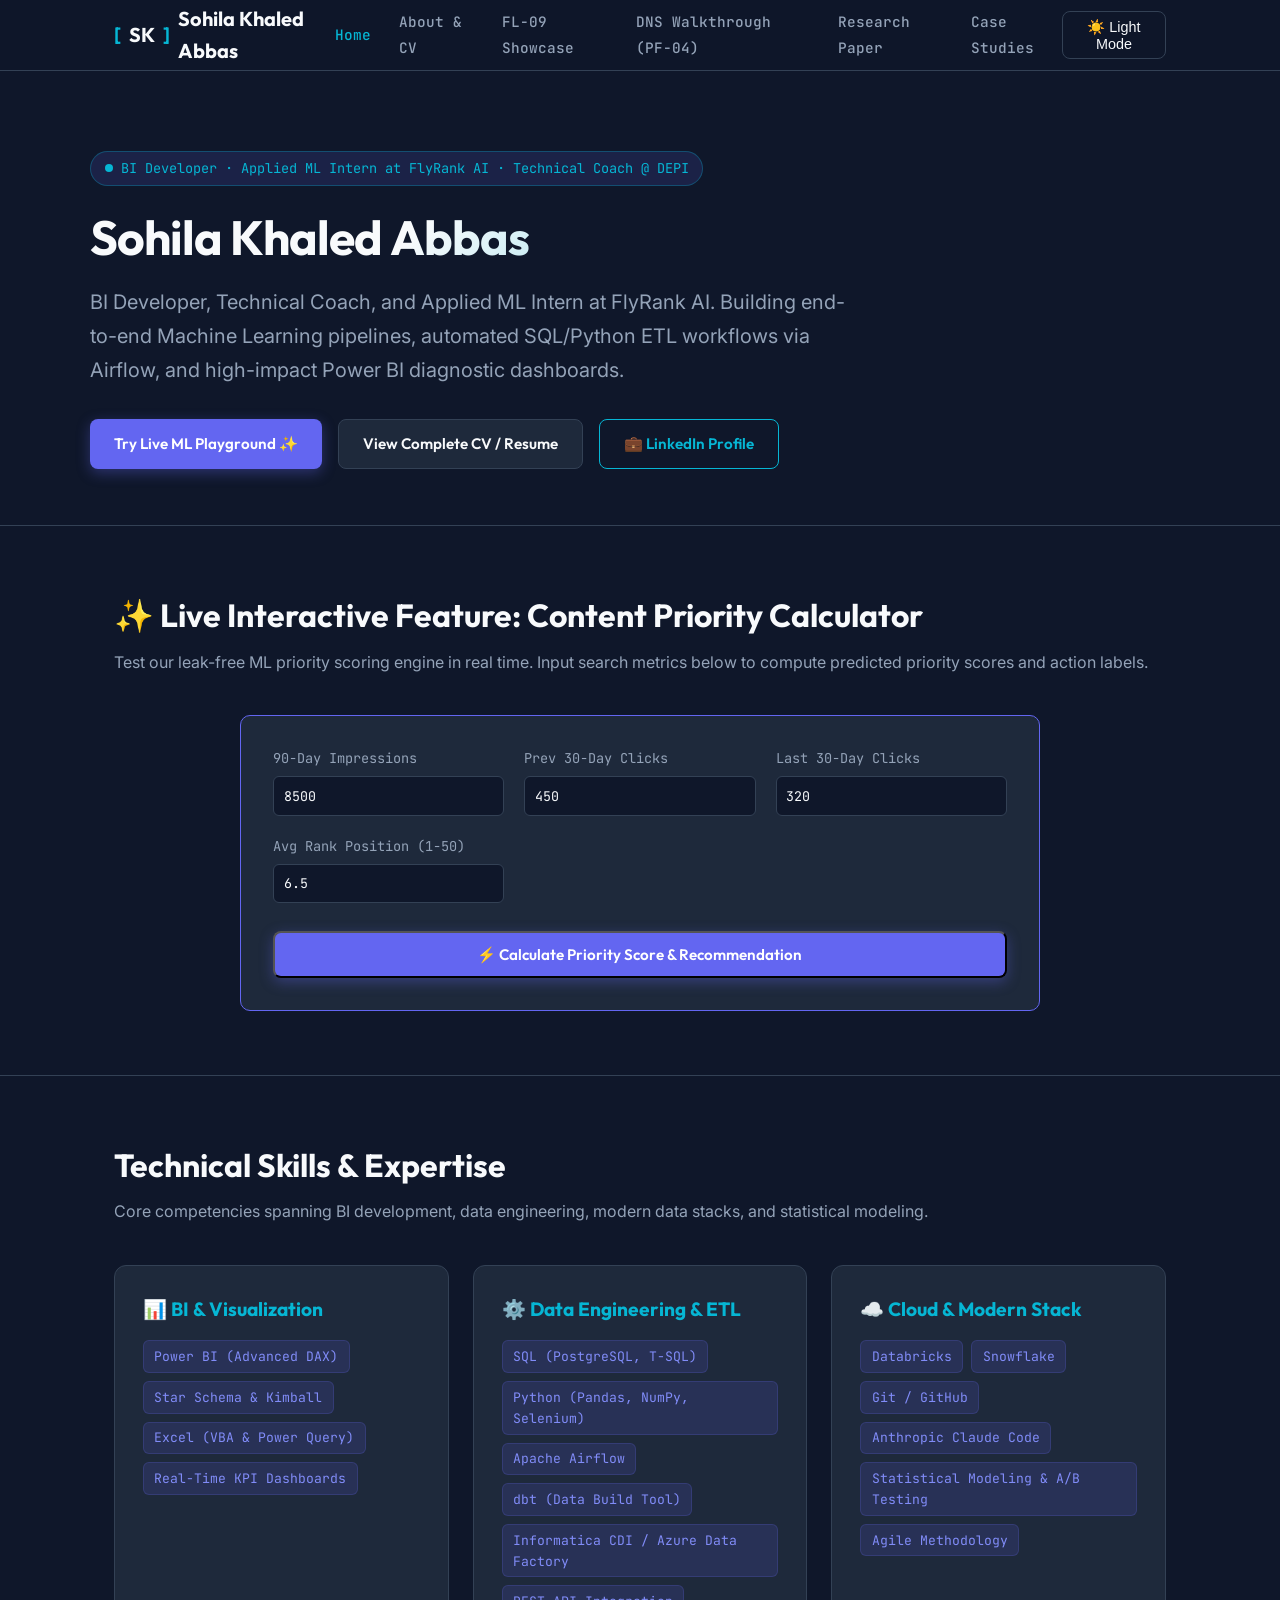
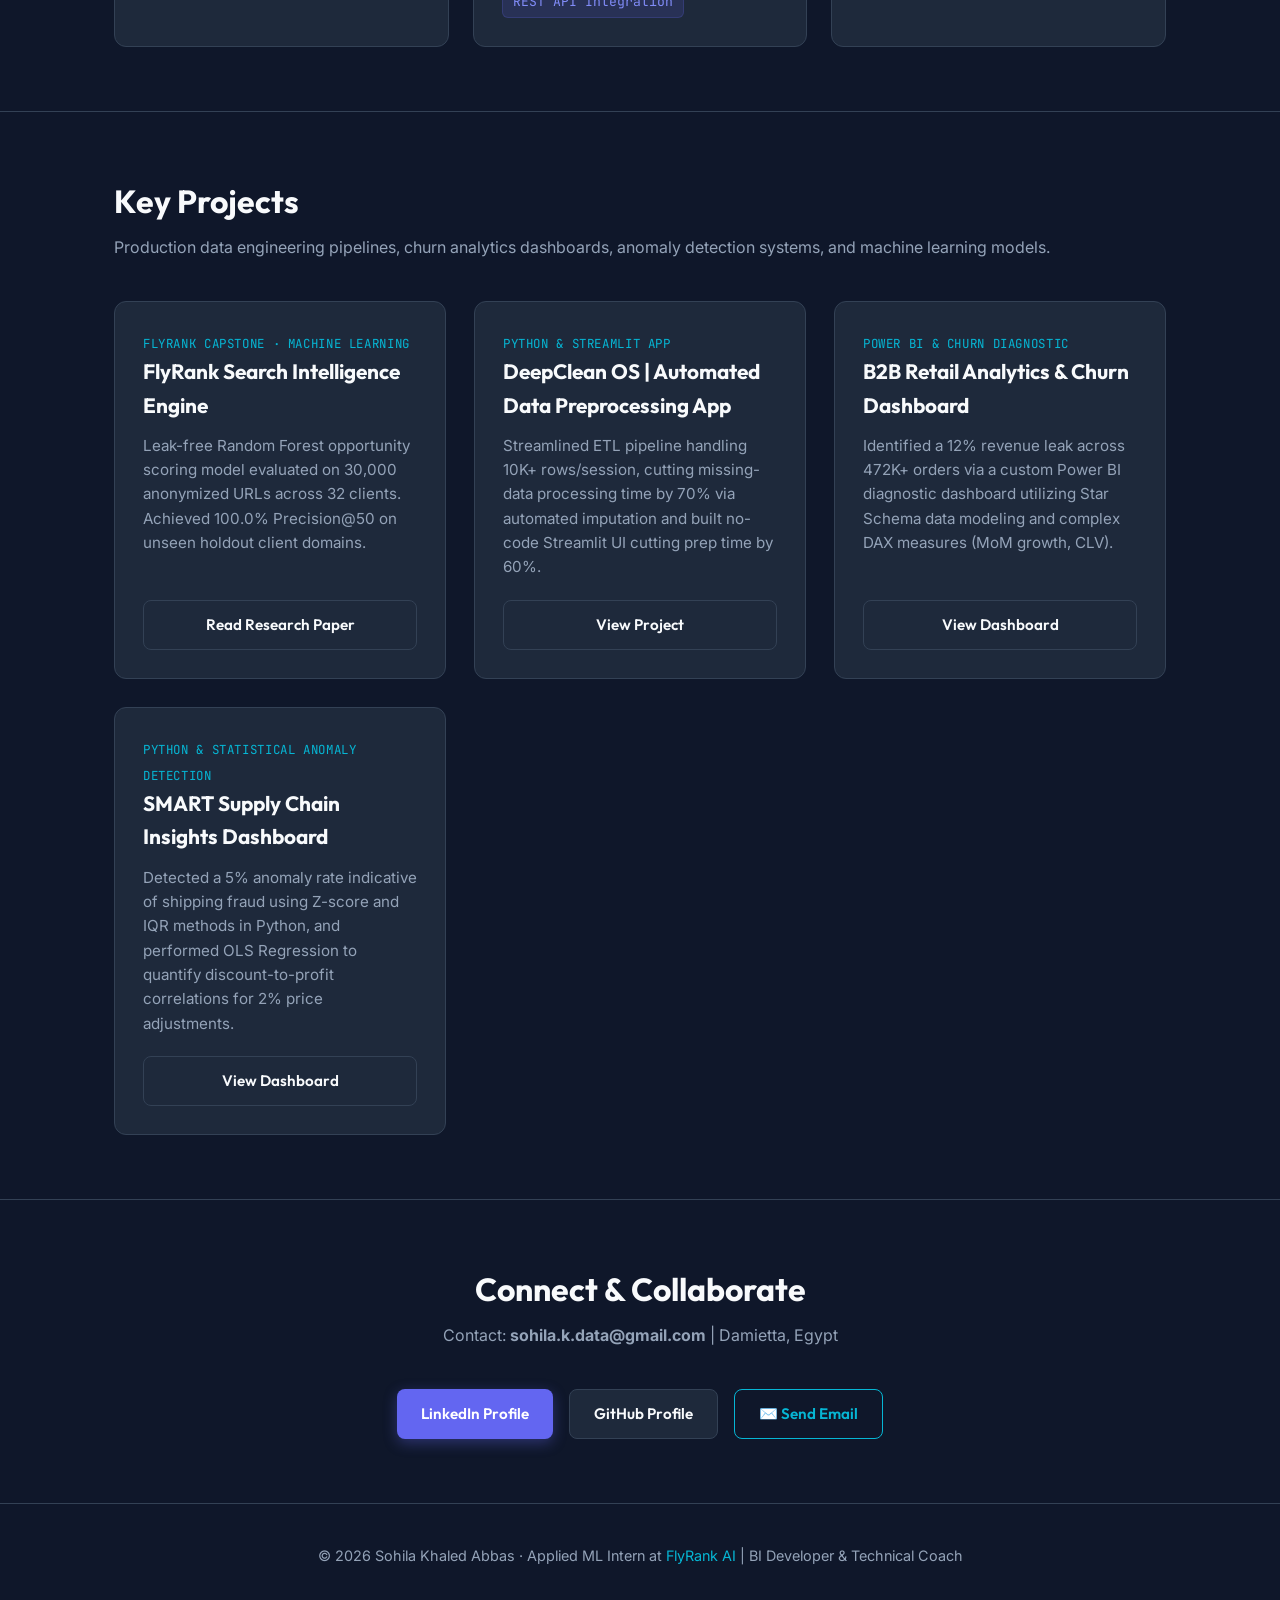
==== commit bd008461: "Deploy FL-09 Deliverable Showcase Page (fl09-demo.html) with video player, README, flowchart, and 4-" ====
--- a/index.html
+++ b/index.html
@@ -21,6 +21,7 @@
             <ul class="nav-links" id="nav-links">
                 <li><a href="index.html" class="active">Home</a></li>
                 <li><a href="about.html">About & CV</a></li>
+                <li><a href="fl09-demo.html">FL-09 Showcase</a></li>
                 <li><a href="dns-walkthrough.html">DNS Walkthrough (PF-04)</a></li>
                 <li><a href="paper.html">Research Paper</a></li>
                 <li><a href="cases.html">Case Studies</a></li>
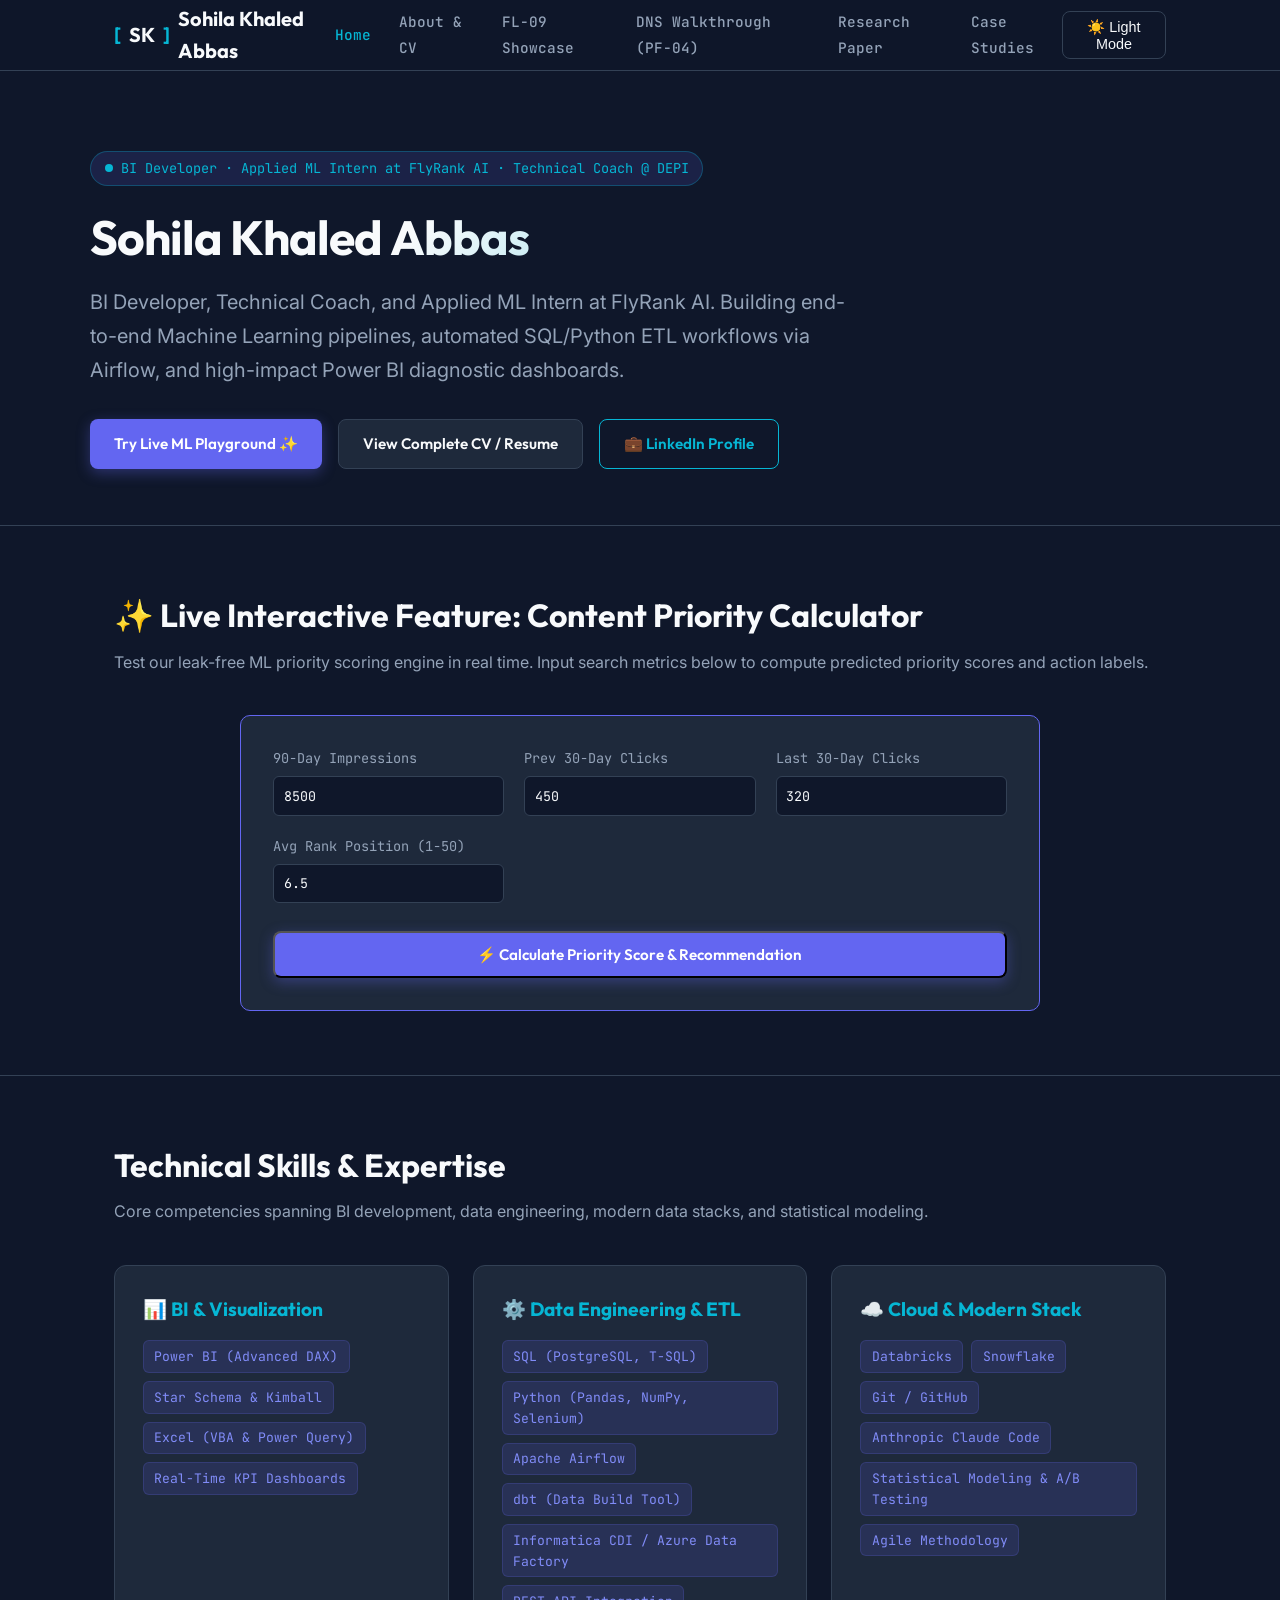
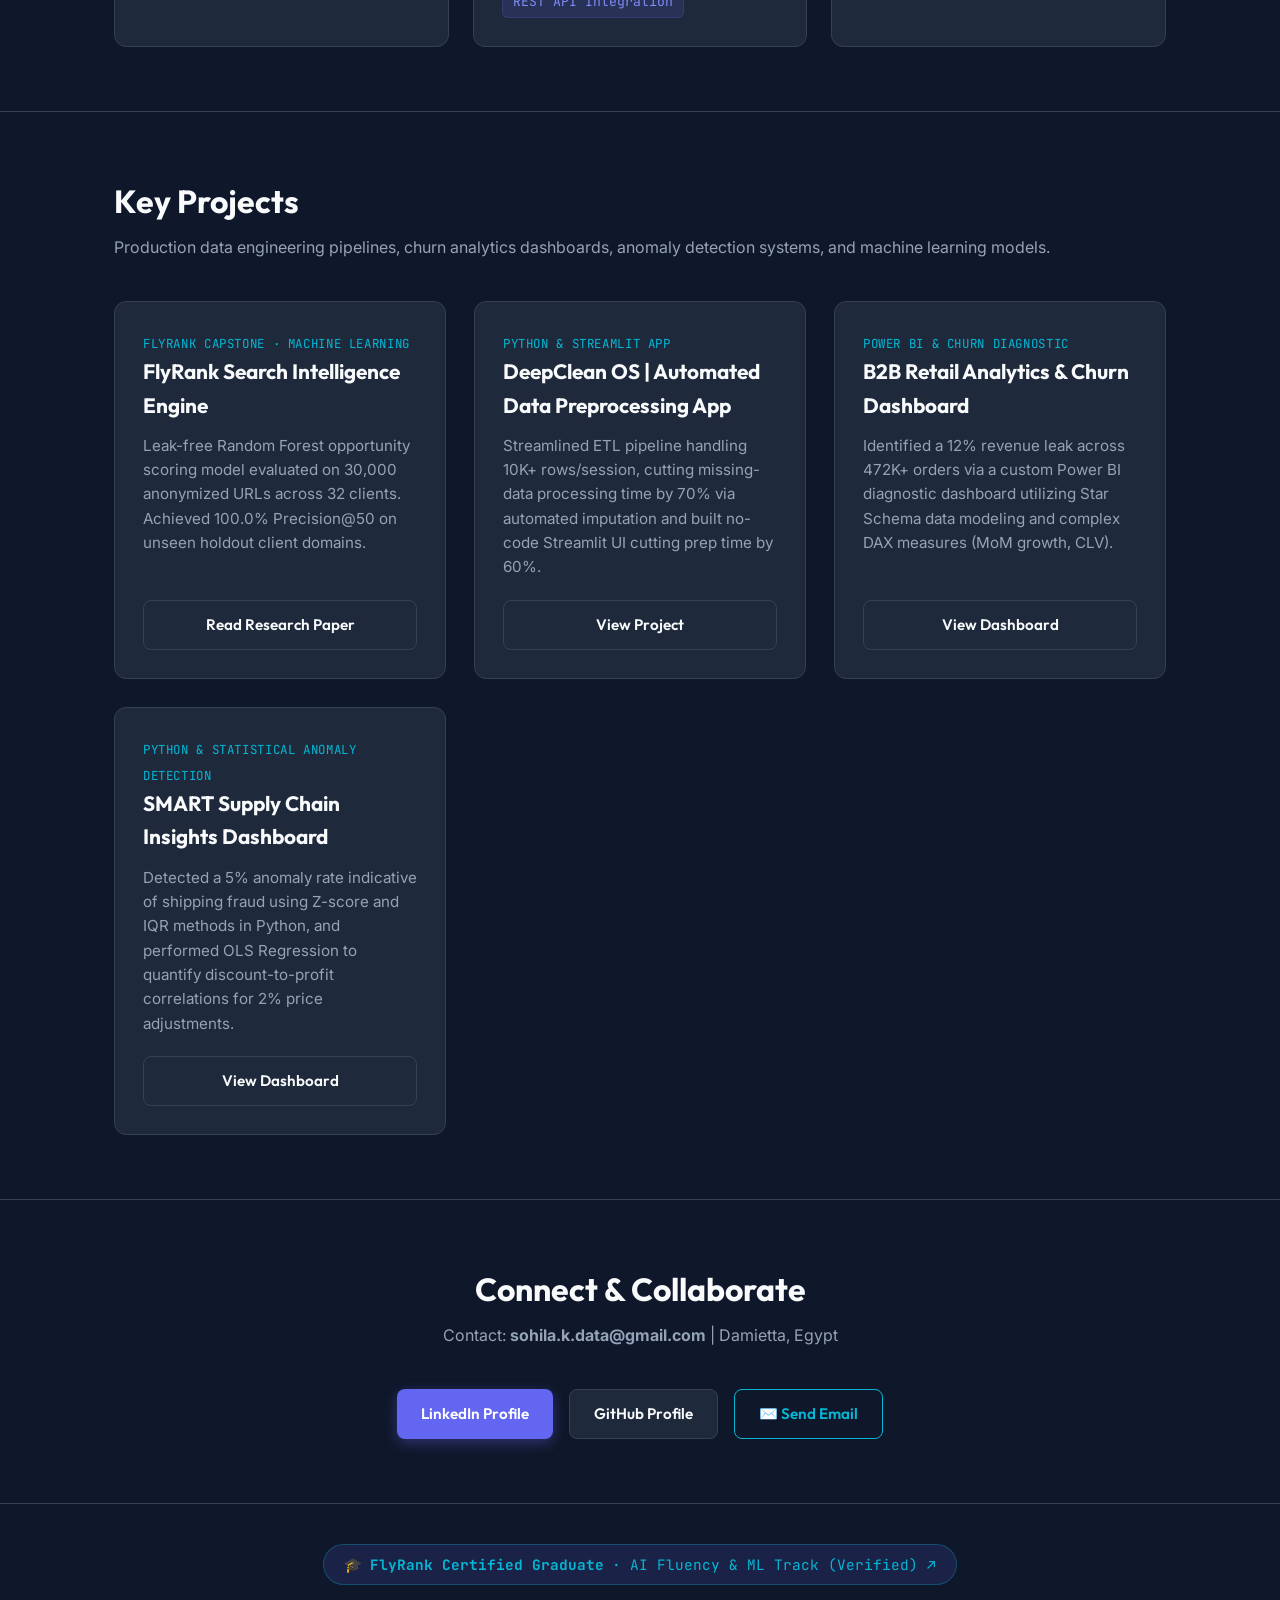
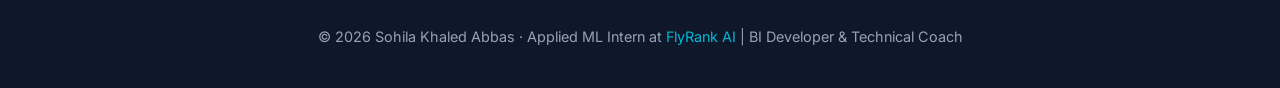
==== commit 3472f9e1: "feat(capstone): complete Week 9 and Week 10 capstone documentation, portfolio expansion plan, and iC" ====
--- a/index.html
+++ b/index.html
@@ -5,6 +5,26 @@
     <meta name="viewport" content="width=device-width, initial-scale=1.0">
     <title>Sohila Khaled Abbas · Applied ML & Search Intelligence Engineer | BI Developer</title>
     <meta name="description" content="Portfolio of Sohila Khaled Abbas — Applied ML Intern & Search Intelligence Engineer at FlyRank AI, BI Developer, and Technical Coach. Specializing in leak-free ML, SQL/Python ETL, and Power BI analytics.">
+    <!-- Favicon -->
+    <link rel="icon" type="image/svg+xml" href="favicon.svg">
+    <!-- Open Graph / Social Share Meta Tags -->
+    <meta property="og:type" content="website">
+    <meta property="og:title" content="Sohila Khaled Abbas · Applied ML & Search Intelligence Engineer | BI Developer">
+    <meta property="og:description" content="Portfolio of Sohila Khaled Abbas — Applied ML Intern & Search Intelligence Engineer at FlyRank AI. Specializing in leak-free ML, SQL/Python ETL, and Power BI analytics.">
+    <meta property="og:url" content="https://sohila-khaled-abbas.github.io/flyrank-ml-internship-starter/index.html">
+    <meta property="og:image" content="https://sohila-khaled-abbas.github.io/flyrank-ml-internship-starter/fl09_agent_demo_video_banner_1785791702836.png">
+    <meta property="og:site_name" content="Sohila Khaled Abbas Portfolio">
+    <!-- Twitter Card Meta Tags -->
+    <meta name="twitter:card" content="summary_large_image">
+    <meta name="twitter:title" content="Sohila Khaled Abbas · Applied ML & Search Intelligence Engineer">
+    <meta name="twitter:description" content="Portfolio of Sohila Khaled Abbas — Applied ML Intern & Search Intelligence Engineer at FlyRank AI. Specializing in leak-free ML, SQL/Python ETL, and Power BI analytics.">
+    <meta name="twitter:image" content="https://sohila-khaled-abbas.github.io/flyrank-ml-internship-starter/fl09_agent_demo_video_banner_1785791702836.png">
+    <!-- Privacy-Friendly Web Analytics & Visitor Telemetry -->
+    <script defer src="https://static.cloudflareinsights.com/beacon.min.js" data-cf-beacon='{"token": "flyrank-portfolio-analytics-sohila"}'></script>
+    <script>
+        window.flyrankAnalytics = window.flyrankAnalytics || { pageView: function() { console.log('[FlyRank Analytics] Pageview logged:', window.location.pathname); } };
+        window.flyrankAnalytics.pageView();
+    </script>
     <!-- Google Fonts -->
     <link rel="preconnect" href="https://fonts.googleapis.com">
     <link rel="preconnect" href="https://fonts.gstatic.com" crossorigin>
@@ -237,7 +257,12 @@
 
     <!-- Site Footer -->
     <footer class="site-footer">
-        <div class="container">
+        <div class="container" style="text-align: center;">
+            <div style="margin-bottom: 1rem;">
+                <a href="https://aifluency.flyrank.ai/verify/sohilakhaled" target="_blank" rel="noopener" class="status-badge" style="text-decoration: none; padding: 0.5rem 1.25rem; font-size: 0.9rem;">
+                    🎓 <strong>FlyRank Certified Graduate</strong> · AI Fluency & ML Track (Verified) ↗
+                </a>
+            </div>
             <p>© 2026 Sohila Khaled Abbas · Applied ML Intern at <a href="https://flyrank.ai" target="_blank">FlyRank AI</a> | BI Developer & Technical Coach</p>
         </div>
     </footer>
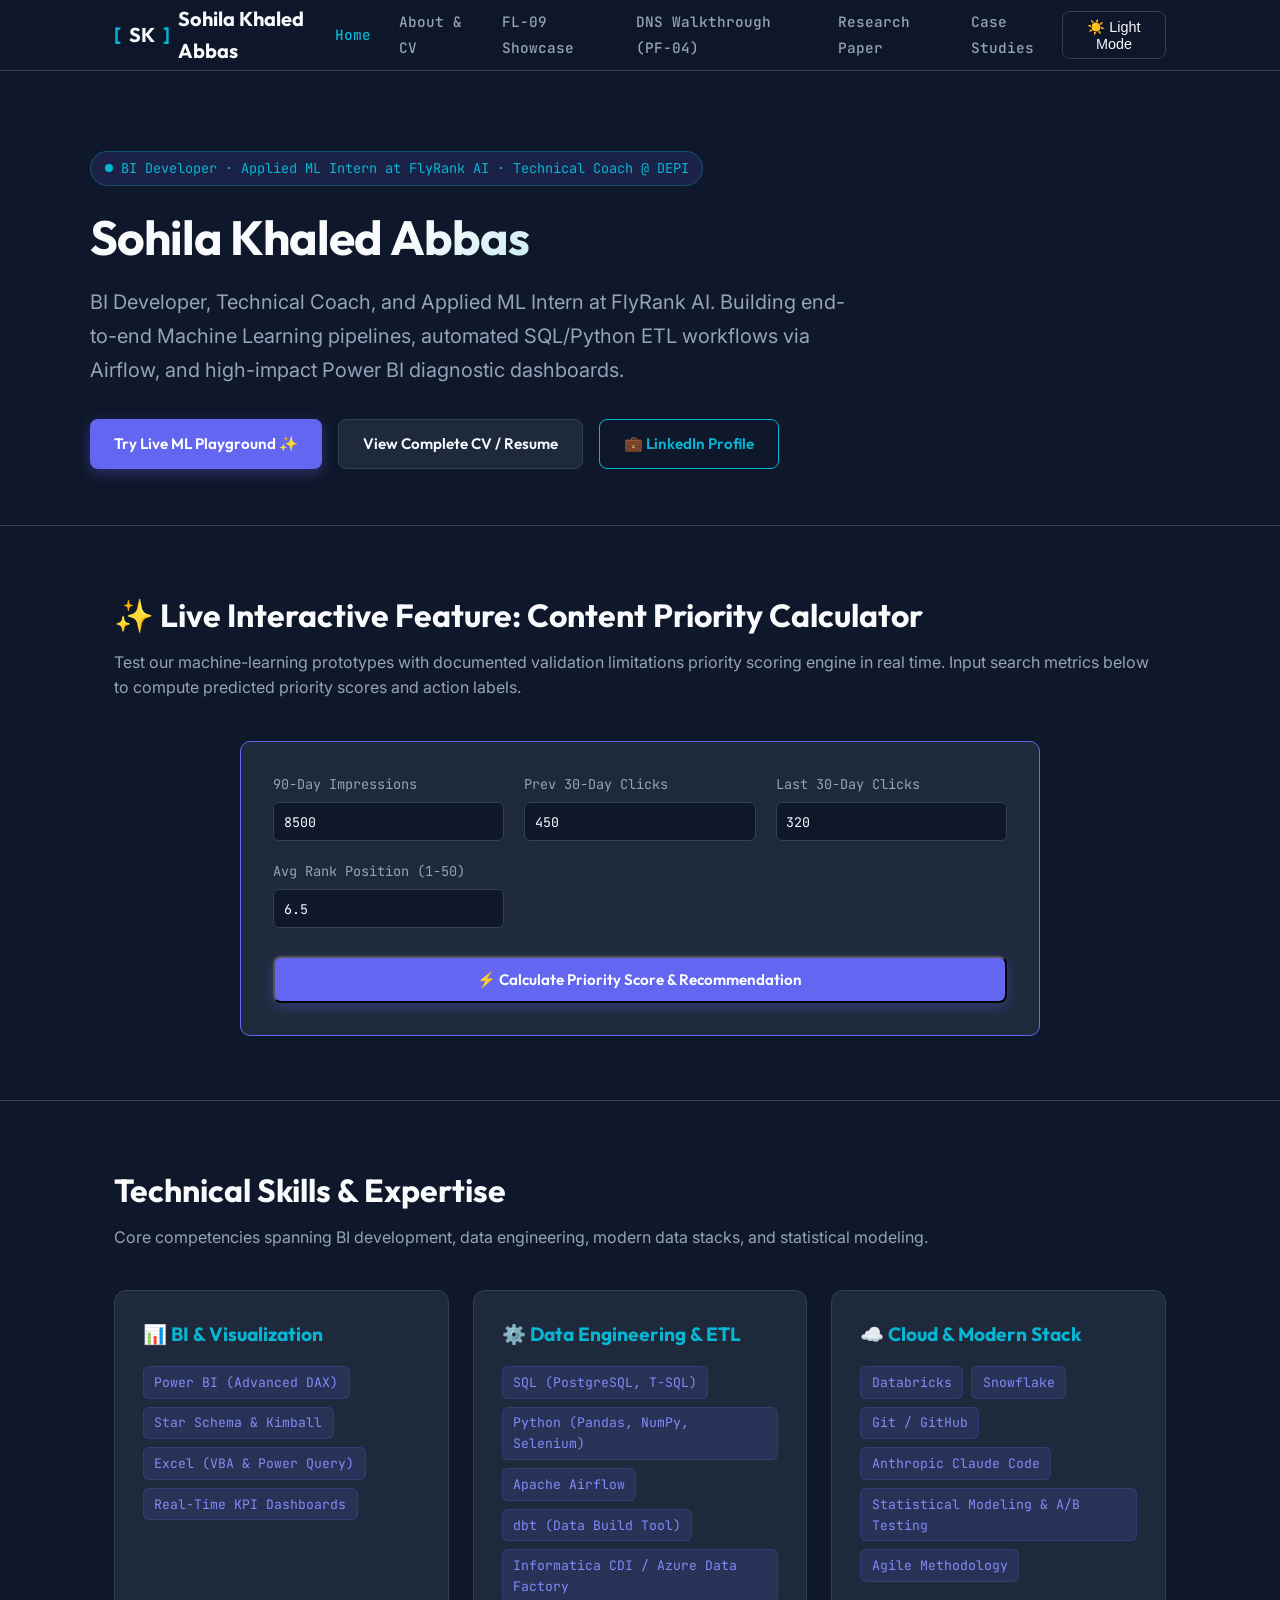
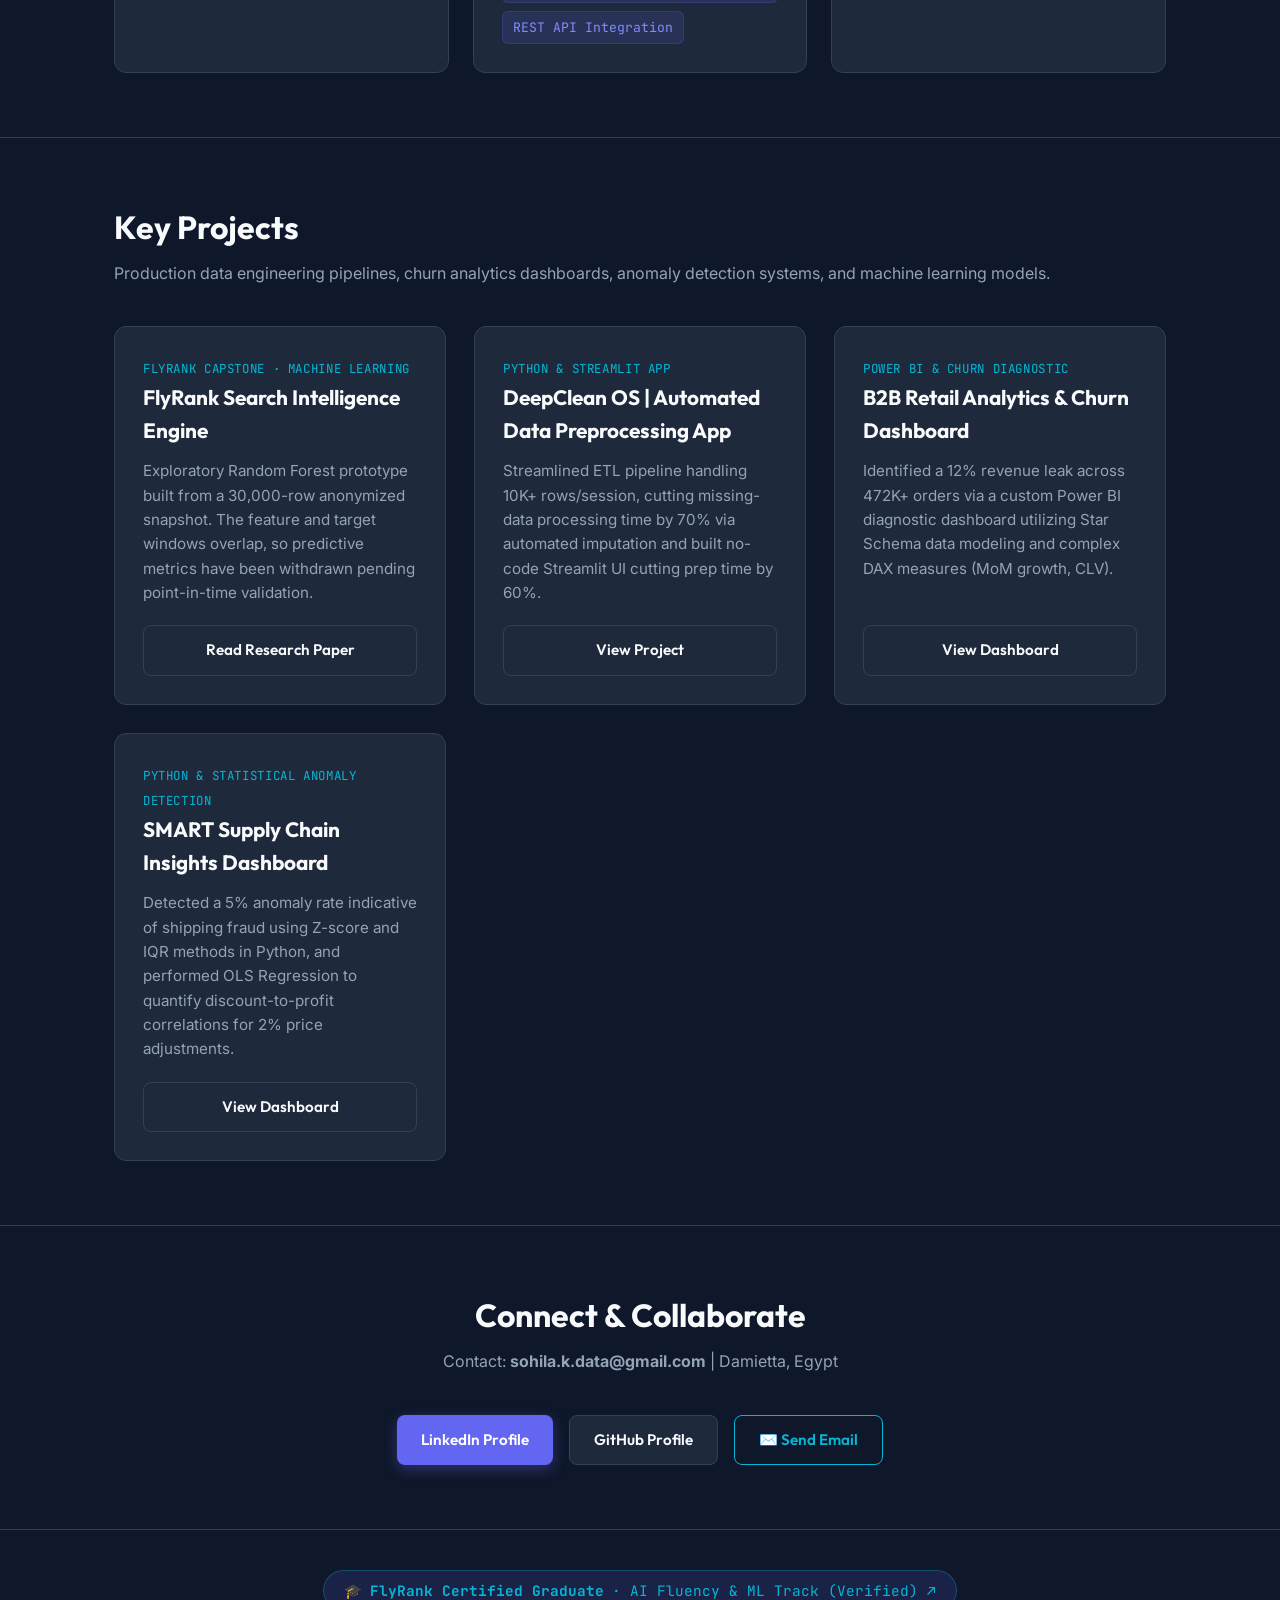
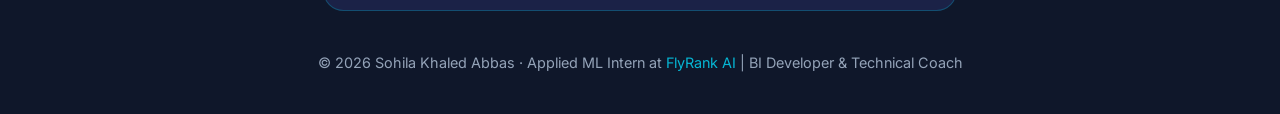
==== commit 919cf4f2: "docs: remove unvalidated snapshot performance claims" ====
--- a/index.html
+++ b/index.html
@@ -4,20 +4,20 @@
     <meta charset="UTF-8">
     <meta name="viewport" content="width=device-width, initial-scale=1.0">
     <title>Sohila Khaled Abbas · Applied ML & Search Intelligence Engineer | BI Developer</title>
-    <meta name="description" content="Portfolio of Sohila Khaled Abbas — Applied ML Intern & Search Intelligence Engineer at FlyRank AI, BI Developer, and Technical Coach. Specializing in leak-free ML, SQL/Python ETL, and Power BI analytics.">
+    <meta name="description" content="Portfolio of Sohila Khaled Abbas — Machine Learning Engineer Intern at FlyRank AI, BI Developer, and Technical Coach. Specializing in machine-learning prototypes with documented validation limitations, SQL/Python ETL, and Power BI analytics.">
     <!-- Favicon -->
     <link rel="icon" type="image/svg+xml" href="favicon.svg">
     <!-- Open Graph / Social Share Meta Tags -->
     <meta property="og:type" content="website">
     <meta property="og:title" content="Sohila Khaled Abbas · Applied ML & Search Intelligence Engineer | BI Developer">
-    <meta property="og:description" content="Portfolio of Sohila Khaled Abbas — Applied ML Intern & Search Intelligence Engineer at FlyRank AI. Specializing in leak-free ML, SQL/Python ETL, and Power BI analytics.">
+    <meta property="og:description" content="Portfolio of Sohila Khaled Abbas — Machine Learning Engineer Intern at FlyRank AI. Specializing in machine-learning prototypes with documented validation limitations, SQL/Python ETL, and Power BI analytics.">
     <meta property="og:url" content="https://sohila-khaled-abbas.github.io/flyrank-ml-internship-starter/index.html">
     <meta property="og:image" content="https://sohila-khaled-abbas.github.io/flyrank-ml-internship-starter/fl09_agent_demo_video_banner_1785791702836.png">
     <meta property="og:site_name" content="Sohila Khaled Abbas Portfolio">
     <!-- Twitter Card Meta Tags -->
     <meta name="twitter:card" content="summary_large_image">
     <meta name="twitter:title" content="Sohila Khaled Abbas · Applied ML & Search Intelligence Engineer">
-    <meta name="twitter:description" content="Portfolio of Sohila Khaled Abbas — Applied ML Intern & Search Intelligence Engineer at FlyRank AI. Specializing in leak-free ML, SQL/Python ETL, and Power BI analytics.">
+    <meta name="twitter:description" content="Portfolio of Sohila Khaled Abbas — Machine Learning Engineer Intern at FlyRank AI. Specializing in machine-learning prototypes with documented validation limitations, SQL/Python ETL, and Power BI analytics.">
     <meta name="twitter:image" content="https://sohila-khaled-abbas.github.io/flyrank-ml-internship-starter/fl09_agent_demo_video_banner_1785791702836.png">
     <!-- Privacy-Friendly Web Analytics & Visitor Telemetry -->
     <script defer src="https://static.cloudflareinsights.com/beacon.min.js" data-cf-beacon='{"token": "flyrank-portfolio-analytics-sohila"}'></script>
@@ -80,7 +80,7 @@
             <div class="container">
                 <div class="section-header">
                     <h2>✨ Live Interactive Feature: Content Priority Calculator</h2>
-                    <p>Test our leak-free ML priority scoring engine in real time. Input search metrics below to compute predicted priority scores and action labels.</p>
+                    <p>Test our machine-learning prototypes with documented validation limitations priority scoring engine in real time. Input search metrics below to compute predicted priority scores and action labels.</p>
                 </div>
 
                 <div class="info-card" style="padding: 2rem; max-width: 800px; margin: 0 auto; background-color: var(--bg-card); border-color: var(--accent-indigo);">
@@ -185,7 +185,7 @@
                             <span class="project-tag">FlyRank Capstone · Machine Learning</span>
                             <h3>FlyRank Search Intelligence Engine</h3>
                             <p>
-                                Leak-free Random Forest opportunity scoring model evaluated on 30,000 anonymized URLs across 32 clients. Achieved 100.0% Precision@50 on unseen holdout client domains.
+                                Exploratory Random Forest prototype built from a 30,000-row anonymized snapshot. The feature and target windows overlap, so predictive metrics have been withdrawn pending point-in-time validation.
                             </p>
                         </div>
                         <div>
